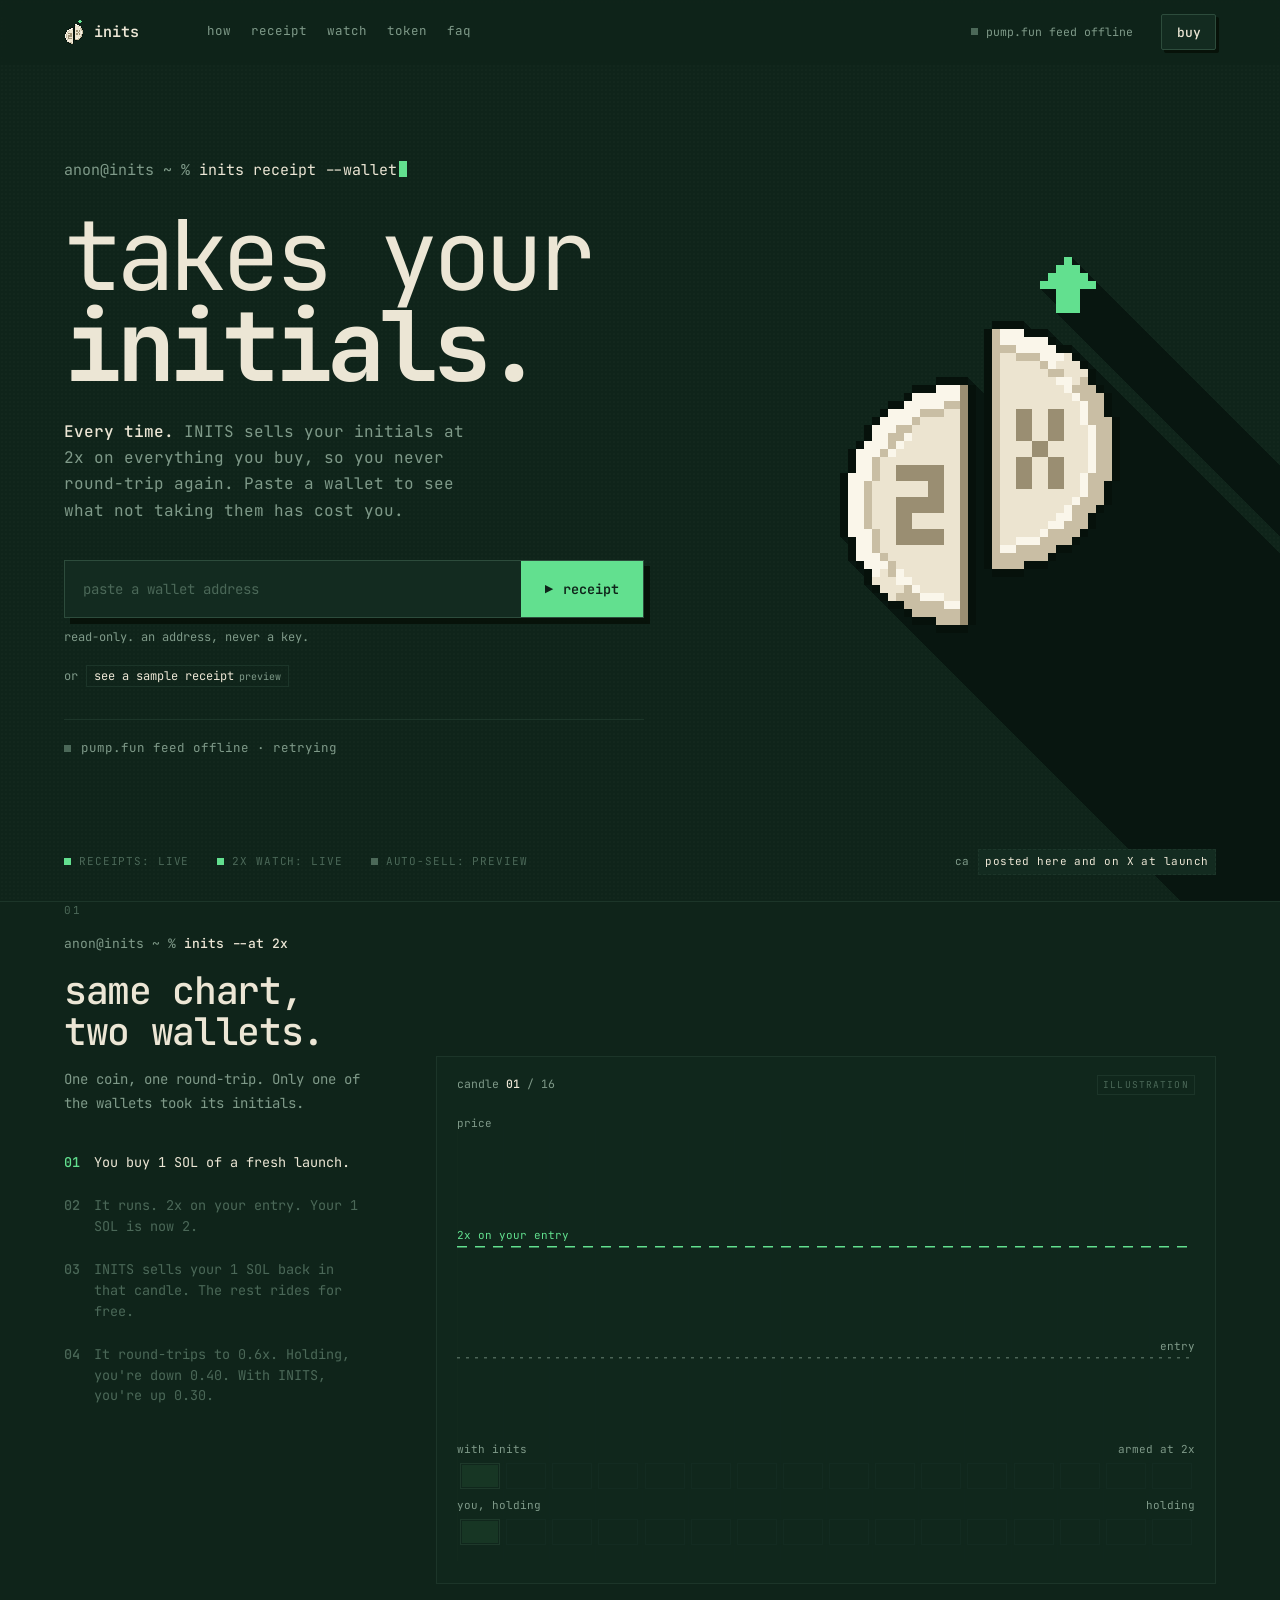
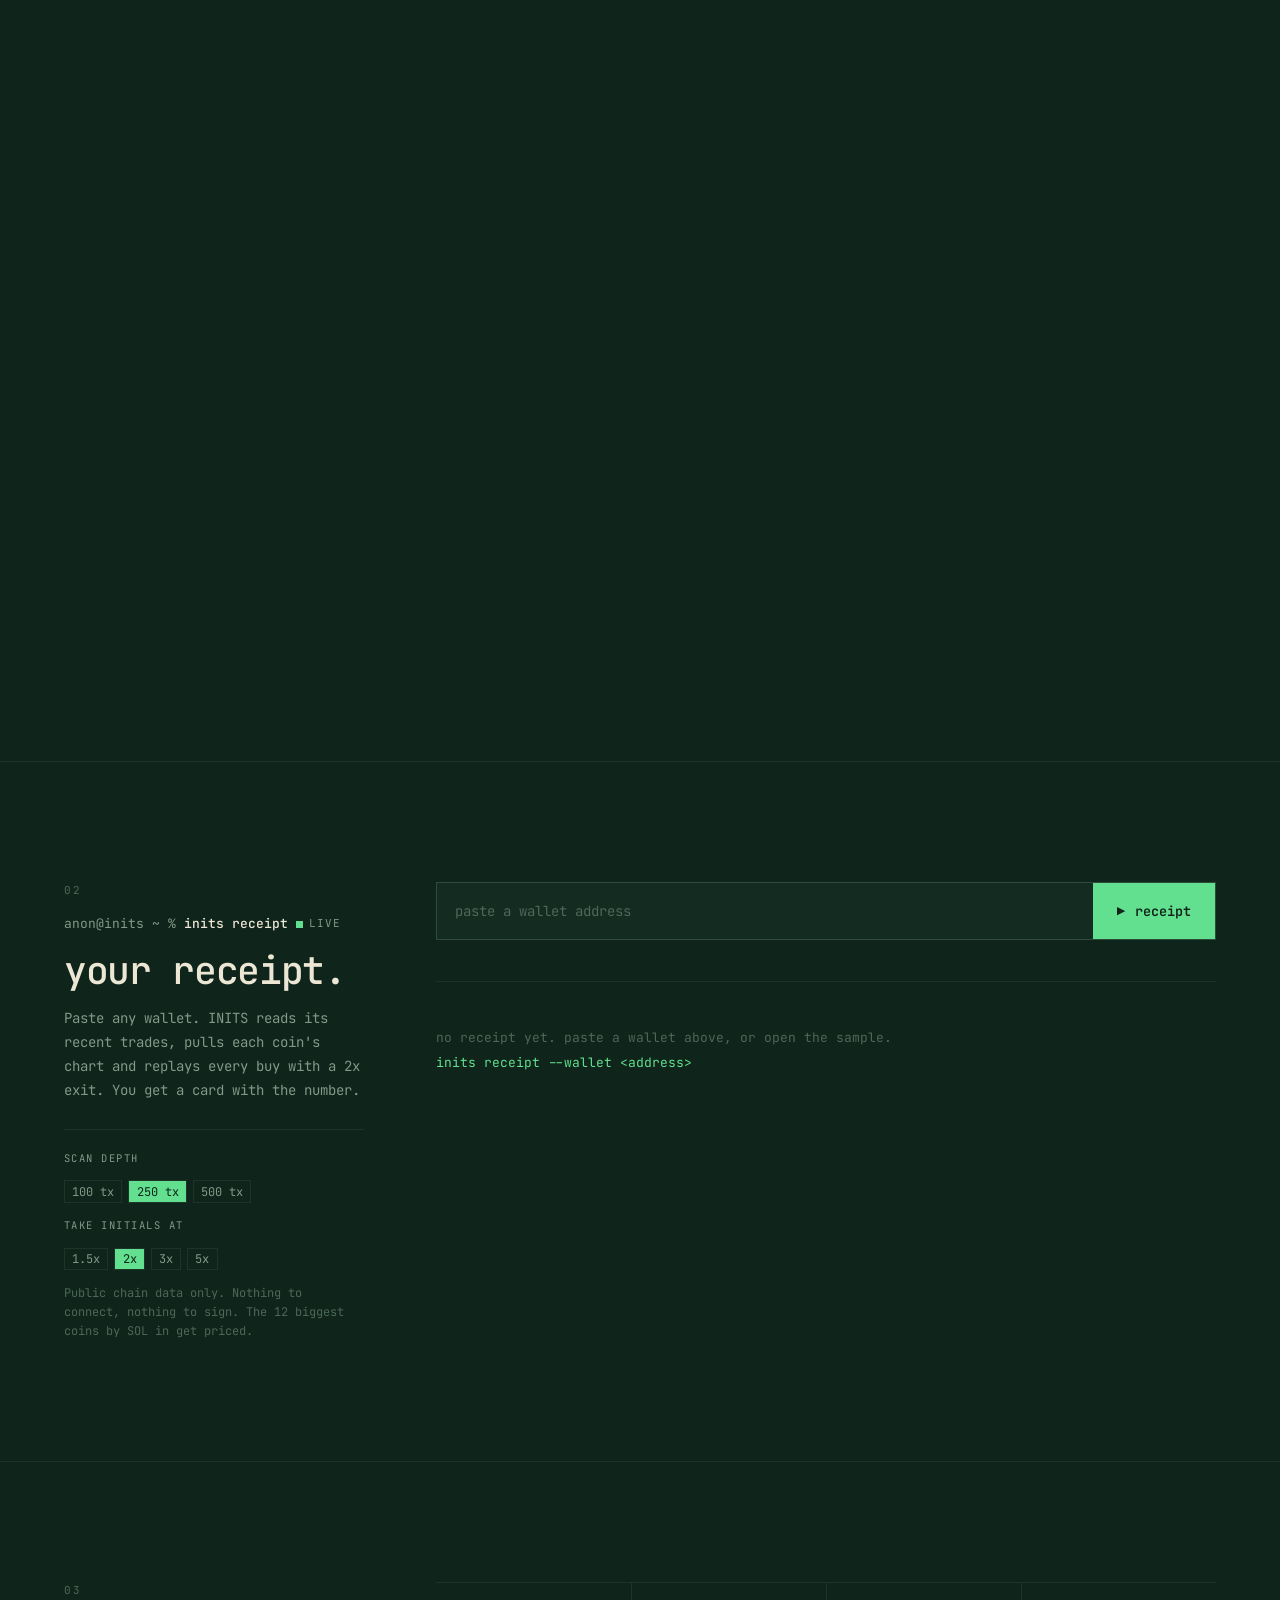
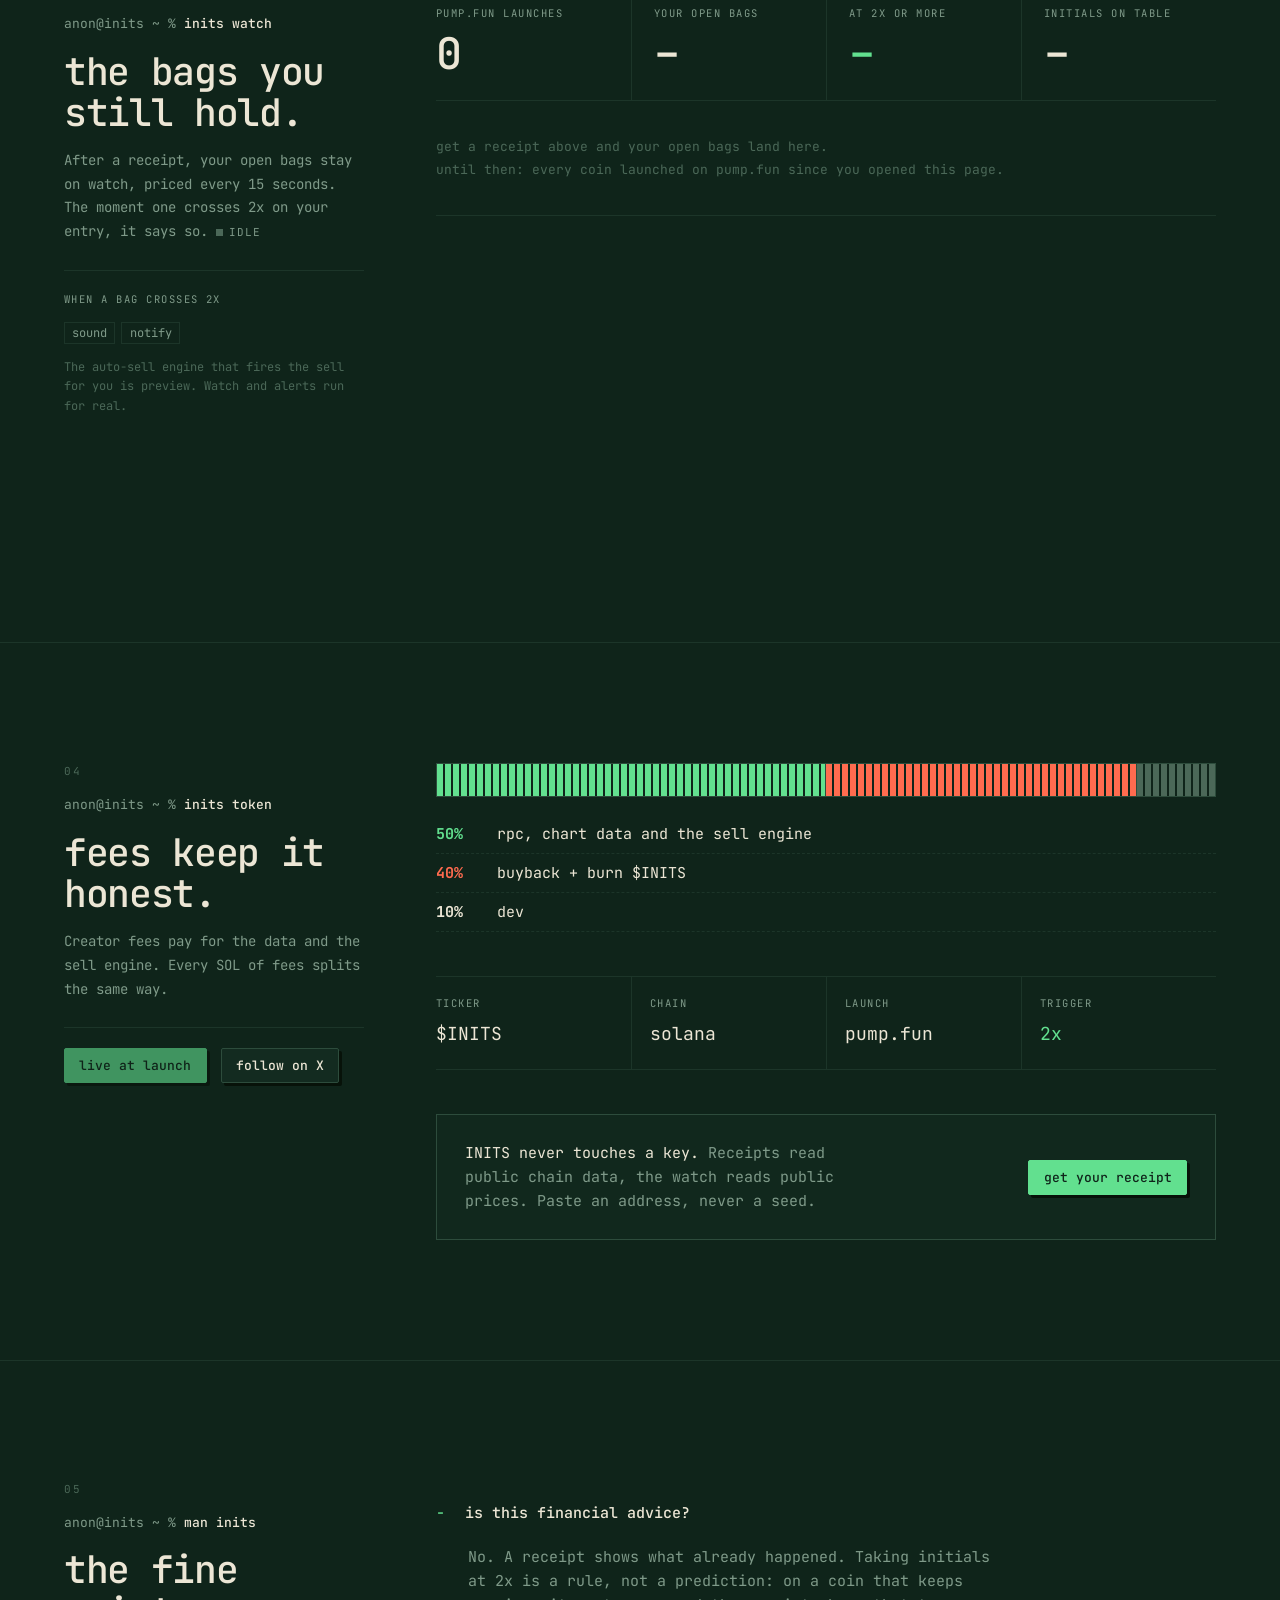
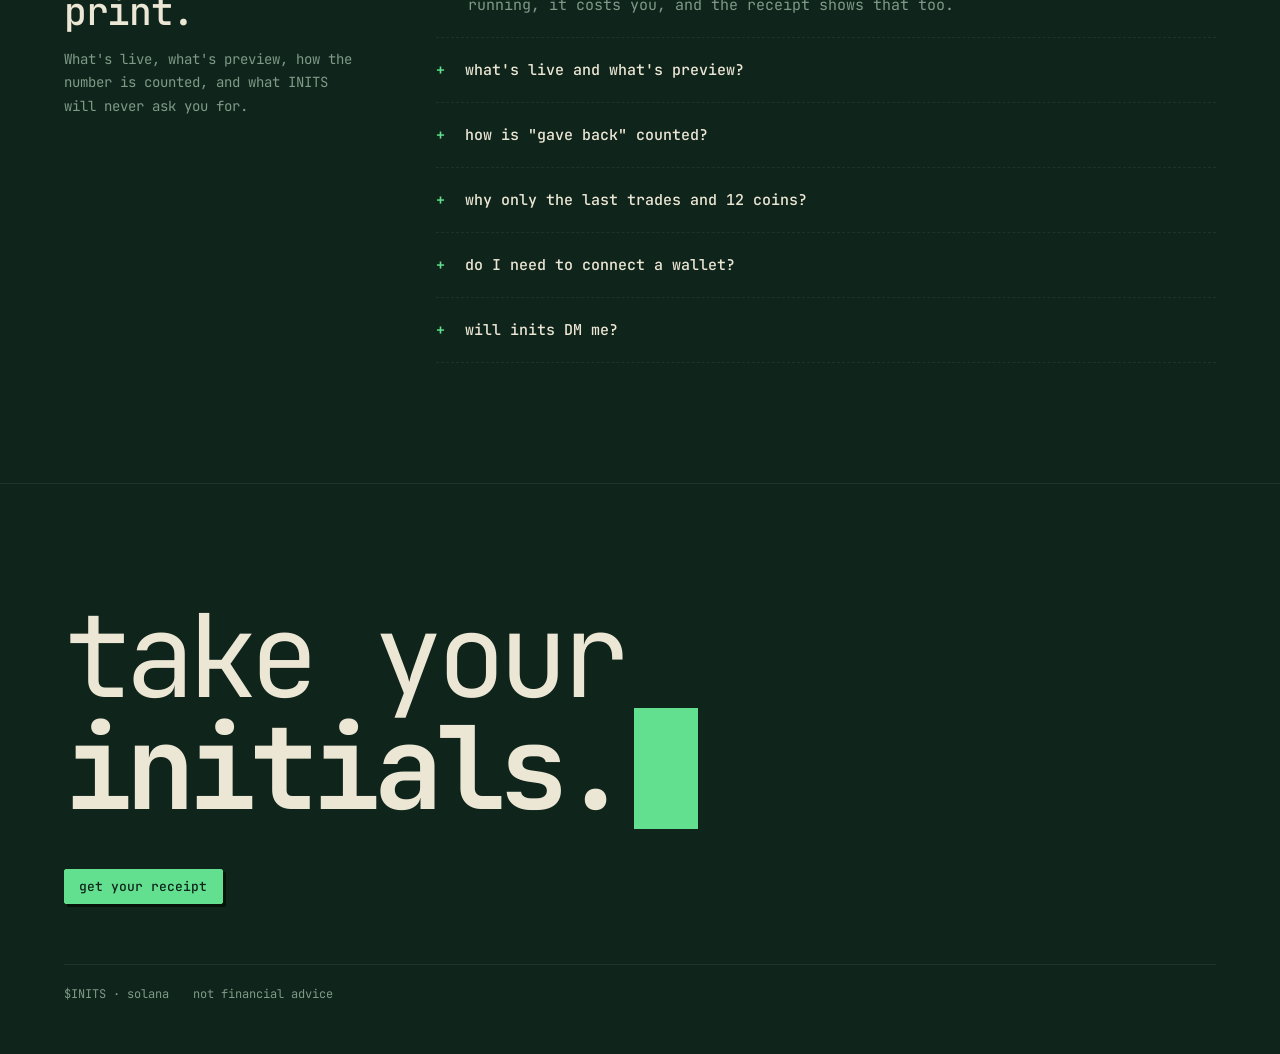
==== src/index.src.html @ c7cf7120 "INITS site: receipts, 2x watch, ledger theme Co-Authored-By: Claude Opus 5.5 <noreply@anthropic.com>" ====
<!doctype html>
<html lang="en" data-theme="ledger">
<head>
<meta charset="utf-8"><meta name="viewport" content="width=device-width,initial-scale=1,viewport-fit=cover">
<title>INITS — takes your initials. every time.</title>
<meta name="description" content="Sells your initials at 2x on everything you buy, so you never round-trip again. Paste a wallet to see how much SOL you gave back.">
<meta name="theme-color" content="#0f241a">
<meta property="og:title" content="INITS — takes your initials. every time."><meta property="og:description" content="Paste a wallet. See how much SOL you gave back by not taking your initials at 2x.">
<meta property="og:type" content="website"><meta property="og:image" content="/og.png">
<meta name="twitter:card" content="summary_large_image"><meta name="twitter:image" content="/og.png">
<link rel="icon" href="/fav.png"><link rel="apple-touch-icon" href="/fav.png">
<link rel="preconnect" href="https://fonts.googleapis.com"><link rel="preconnect" href="https://fonts.gstatic.com" crossorigin>
<link href="https://fonts.googleapis.com/css2?family=JetBrains+Mono:wght@400;500;600;700&display=swap" rel="stylesheet">
<link rel="stylesheet" href="site.css">
<style>
/* ===== session layout: the page is one terminal session. sticky command rail left, output right. ===== */
:root{--w:1200px}
body::before{opacity:.22}
.top{background:color-mix(in srgb,var(--bg) 82%,transparent)} .top .wrap{height:64px}
.top .live{display:flex;align-items:center;gap:8px;font-size:11.5px;color:var(--muted);margin-left:auto}
.nav{margin:0 0 0 40px}
.dot{width:7px;height:7px;background:var(--faint);display:inline-block;flex:none}
.dot.on{background:var(--accent);box-shadow:var(--glow);animation:blink 1.6s steps(1) infinite} .dot.red{background:var(--red)}
.k{font-size:10.5px;letter-spacing:.14em;text-transform:uppercase;color:var(--muted)}
.hint{font-size:12px;color:var(--muted);min-height:1.6em;margin-top:10px} .hint.err{color:var(--red)}
/* hero: the product starts here */
.hero2{position:relative;min-height:calc(100svh - 64px);display:flex;align-items:center;overflow:hidden;padding:40px 0 90px}
.hero2 canvas.bg{position:absolute;inset:0;width:100%;height:100%;z-index:0;pointer-events:none}
.hero2 .wrap{display:grid;grid-template-columns:minmax(0,1.15fr) minmax(0,.85fr);gap:40px;align-items:center;width:100%}
.hero2 h1{font-size:clamp(50px,7.6vw,108px);font-weight:400;letter-spacing:-.055em;line-height:.94;margin:28px 0 26px}
.hero2 h1 b{font-weight:700}
.hero2 .lede{color:var(--muted);font-size:16px;max-width:42ch;line-height:1.65}
.hero2 .lede b{color:var(--ink);font-weight:500}
.inbar{display:flex;border:1.5px solid var(--line);background:var(--paper);height:58px;max-width:580px;box-shadow:6px 6px 0 var(--shadow);transition:border-color .15s}
.inbar:focus-within{border-color:var(--accent)}
.inbar input{flex:1;background:none;border:0;padding:0 18px;font:14px var(--mono);color:var(--ink);outline:none;min-width:0}
.inbar input::placeholder{color:var(--faint)}
.inbar button{border:0;background:var(--accent);color:var(--bg);font:600 13.5px var(--mono);padding:0 24px;cursor:pointer;display:flex;align-items:center;gap:10px;box-shadow:var(--glow)}
.inbar button[disabled]{opacity:.6;cursor:progress}
.hero2 .inbar{margin-top:36px}
.try{display:flex;align-items:center;flex-wrap:wrap;gap:6px 8px;margin-top:16px;font-size:12px;color:var(--muted);min-height:26px}
.try .chip{border:1px solid var(--hair);color:var(--ink)} .try .chip small{color:var(--muted);margin-left:.45em}
.liveline{display:flex;align-items:center;gap:10px;font-size:12.5px;color:var(--muted);margin-top:30px;padding-top:18px;border-top:1px solid var(--hair);max-width:580px}
.liveline b{color:var(--ink);font-weight:500}
.statusrow{position:absolute;left:0;right:0;bottom:26px;z-index:1}
.statusrow .wrap{display:flex !important;gap:28px;font-size:11px;letter-spacing:.08em;text-transform:uppercase;color:var(--faint)}
.statusrow span{display:inline-flex;align-items:center;gap:8px}
.statusrow .ca{margin:0 0 0 auto;font-size:11px;letter-spacing:.04em;text-transform:none}
/* sessions */
.sess{position:relative;z-index:1;border-top:1px solid var(--hair)}
.sess>.wrap{display:grid;grid-template-columns:300px minmax(0,1fr);gap:72px;padding-top:120px;padding-bottom:120px}
.rail{position:sticky;top:110px;align-self:start}
.rail .n{font-size:11px;letter-spacing:.16em;color:var(--faint);margin-bottom:14px}
.rail .cmd{font-size:13px;color:var(--muted);white-space:nowrap} .rail .cmd b{color:var(--ink);font-weight:500}
.rail h2{font-size:clamp(28px,3vw,38px);font-weight:500;letter-spacing:-.035em;line-height:1.08;margin:16px 0}
.rail p{color:var(--muted);font-size:14px;line-height:1.7}
.rail .ctl{margin-top:26px;padding-top:20px;border-top:1px solid var(--hair);display:flex;flex-direction:column;gap:14px}
.rail .note{font-size:12px;color:var(--faint);line-height:1.6}
.toggles{display:flex;flex-wrap:wrap;gap:6px} .toggles .chip{border:1px solid var(--hair)}
.out{min-width:0}
/* story: pinned, scroll-driven canvas. beats in the rail light up in order */
.story{height:340vh}
.story>.wrap{position:sticky;top:64px;height:calc(100svh - 64px);padding-top:0;padding-bottom:0;align-items:center}
.story .rail{position:static}
.beats{margin-top:26px;display:flex;flex-direction:column;gap:2px}
.beats li{list-style:none;display:grid;grid-template-columns:2.2em 1fr;padding:10px 0;color:var(--faint);font-size:13.5px;line-height:1.55;transition:color .25s}
.beats li b{font-weight:500} .beats li.done{color:var(--muted)} .beats li.on{color:var(--ink)} .beats li.on b{color:var(--accent);text-shadow:var(--glow)}
.storybox{border:1px solid var(--hair);background:color-mix(in srgb,var(--paper) 55%,transparent);padding:18px 20px 16px}
.storybox .hd{display:flex;justify-content:space-between;font-size:11.5px;color:var(--muted);margin-bottom:14px} .storybox .hd b{color:var(--ink);font-weight:500}
#storyCv{display:block;width:100%;image-rendering:pixelated}
/* receipt tool */
.scanlog{margin-top:6px;font-size:12.5px;line-height:1.95;color:var(--muted)}
.scanlog div::before{display:inline-block;width:1.6em}
.scanlog .ok::before{content:"✓";color:var(--accent)} .scanlog .run::before{content:"›";color:var(--ink)} .scanlog .err{color:var(--red)} .scanlog .err::before{content:"✗"}
.scanlog .run::after{content:"";display:inline-block;width:.5em;height:1em;background:var(--accent);vertical-align:-.15em;margin-left:.4em;animation:blink 1.1s steps(1) infinite}
.receipt{margin-top:34px}
.cardframe{border:1px solid var(--line);background:var(--paper);position:relative}
#card{display:block;width:100%;height:auto}
.acts{display:flex;gap:10px;flex-wrap:wrap;align-items:center;margin-top:18px}
.acts .say{font-size:12px;color:var(--muted);margin-left:6px}
.sumline{display:flex;flex-wrap:wrap;gap:6px 22px;margin-top:22px;font-size:12.5px;color:var(--muted)} .sumline b{color:var(--ink);font-weight:500}
/* lists, tables, numbers: hairlines, no cards */
.listhd{display:flex;justify-content:space-between;gap:16px;margin-top:44px;font-size:11.5px;color:var(--muted)}
.list{margin-top:12px;border-top:1px solid var(--hair)}
.list .empty{padding:44px 0;color:var(--faint);font-size:13px;line-height:1.9}
.lrow{display:grid;grid-template-columns:20px minmax(90px,1fr) minmax(130px,1.25fr) minmax(120px,auto);gap:16px;align-items:center;padding:15px 0 15px 14px;border-bottom:1px solid var(--hair);font-size:13px;position:relative}
.lrow.sel::before{content:"";position:absolute;left:0;top:14px;bottom:14px;width:2px;background:var(--red)}
.lrow .sym{font-weight:600;font-size:15px} .lrow .sym a{text-decoration:none} .lrow .sym a:hover{color:var(--accent)} .lrow .sub{color:var(--muted);font-size:11.5px}
.lrow .d{text-align:right;font-weight:500} .lrow .d small{display:block;font-weight:400;font-size:11px;color:var(--muted)}
.bigstats{display:grid;grid-template-columns:repeat(4,1fr);border-top:1px solid var(--hair);border-bottom:1px solid var(--hair)}
.bigstats>div{padding:22px 22px 24px 0} .bigstats>div+div{padding-left:22px;border-left:1px solid var(--hair)}
.bigstats .v{font-size:clamp(30px,3.4vw,46px);font-weight:500;letter-spacing:-.04em;margin-top:10px;line-height:1}
.feature{display:grid;grid-template-columns:auto 1fr auto;gap:8px 28px;align-items:end;padding:34px 0;border-bottom:1px solid var(--hair)}
.feature .big{font-size:clamp(40px,5vw,68px);font-weight:600;letter-spacing:-.045em;line-height:.95}
.feature .what{font-size:15px;line-height:1.6} .feature .what span{color:var(--muted)}
.feature a{font-size:12px;color:var(--muted);text-decoration:none}
.feature.wait{display:block;color:var(--faint);font-size:13px;line-height:1.8}
.out .log{height:300px;margin-top:6px} .out .log div{border-bottom:1px solid color-mix(in srgb,var(--hair) 60%,transparent)}
.facts{display:grid;grid-template-columns:repeat(4,1fr);border-top:1px solid var(--hair);border-bottom:1px solid var(--hair);margin-top:44px}
.facts>div{padding:18px 18px 20px 0} .facts>div+div{padding-left:18px;border-left:1px solid var(--hair)} .facts .v{font-size:18px;margin-top:8px}
.callout{display:flex;align-items:center;gap:24px;justify-content:space-between;margin-top:44px;padding:26px 28px;border:1px solid var(--line);background:color-mix(in srgb,var(--paper) 70%,transparent)}
.callout p{font-size:15px;line-height:1.6;max-width:46ch} .callout p span{color:var(--muted)}
.out .split{margin-top:0} .out .man summary{padding:20px 0}
footer.f2{position:relative;z-index:1;border-top:1px solid var(--hair);padding:120px 0 50px;overflow:hidden}
footer.f2 .big{font-size:clamp(46px,9vw,140px);letter-spacing:-.06em;line-height:.9;font-weight:400} footer.f2 .big b{font-weight:700}
footer.f2 .fine{display:flex;gap:24px;flex-wrap:wrap;margin-top:60px;font-size:12px;color:var(--muted);border-top:1px solid var(--hair);padding-top:20px}
@media (max-width:980px){
  .sess>.wrap{grid-template-columns:1fr;gap:34px;padding-top:84px;padding-bottom:84px} .rail{position:static}
  .story{height:auto} .story>.wrap{position:static;height:auto;padding-top:84px;padding-bottom:84px}
  .bigstats,.facts{grid-template-columns:1fr 1fr} .bigstats>div:nth-child(3),.facts>div:nth-child(3){padding-left:0;border-left:0}
  .bigstats>div:nth-child(n+3),.facts>div:nth-child(n+3){border-top:1px solid var(--hair)}
}
@media (max-width:860px){
  .hero2{min-height:0;padding:28px 0 130px} .hero2 .wrap{grid-template-columns:1fr;gap:0} .hero2 .vis{height:210px !important;order:-1} .hero2 h1{margin:20px 0}
  .top .live{display:none} .top .btn{margin-left:auto}
  .statusrow .wrap{flex-wrap:wrap;gap:8px 18px} .statusrow .ca{margin:0;width:100%}
  .lrow{grid-template-columns:14px 1fr auto;padding-left:10px} .lrow .det{display:none} .feature{grid-template-columns:1fr} .callout{flex-direction:column;align-items:flex-start}
  .inbar button span{display:none} .hero2 .prompt{font-size:12.5px} .listhd span+span{display:none}
}
</style>
</head>
<body>

<header class="top" id="top"><div class="wrap">
  <a class="brand" href="#hero"><canvas id="logo"></canvas>inits</a>
  <nav class="nav"><a href="#story">how</a><a href="#tool">receipt</a><a href="#live">watch</a><a href="#token">token</a><a href="#faq">faq</a></nav>
  <span class="live"><i class="dot" id="topDot"></i><span id="topLive">connecting to pump.fun</span></span>
  <a class="btn" id="buyTop" href="#token">buy</a>
</div></header>

<section class="hero2" id="hero">
  <canvas class="bg" id="heroBg"></canvas>
  <div class="wrap">
    <div>
      <div class="prompt"><span>anon@inits ~ %</span> <span class="cmd" id="typed"></span><span class="cur"></span></div>
      <h1>takes your<br><b>initials.</b></h1>
      <p class="lede"><b>Every time.</b> INITS sells your initials at 2x on everything you buy, so you never round-trip again. Paste a wallet to see what not taking them has cost you.</p>
      <div class="inbar"><input id="hIn" placeholder="paste a wallet address" autocomplete="off" spellcheck="false" aria-label="wallet address"><button id="hGo">▶ <span>receipt</span></button></div>
      <div class="hint" id="heroHint">read-only. an address, never a key.</div>
      <div class="try"><span>or</span><button class="chip" id="trySample">see a sample receipt<small>preview</small></button></div>
      <div class="liveline"><i class="dot" id="lineDot"></i><span id="liveline">connecting to the pump.fun feed…</span></div>
    </div>
    <div class="vis" id="heroVis" style="height:520px"></div>
  </div>
  <div class="statusrow"><div class="wrap"><span><i class="dot on"></i>receipts: live</span><span><i class="dot on"></i>2x watch: live</span><span><i class="dot"></i>auto-sell: preview</span><span class="ca">ca <code id="ca">posted here and on X at launch</code> <button class="chip" id="copy" hidden>copy</button></span></div></div>
</section>

<section class="sess story" id="story"><div class="wrap">
  <div class="rail">
    <div class="n">01</div>
    <div class="cmd">anon@inits ~ % <b>inits --at 2x</b></div>
    <h2>same chart, two wallets.</h2>
    <p>One coin, one round-trip. Only one of the wallets took its initials.</p>
    <ol class="beats" id="beats">
      <li><b>01</b>You buy 1 SOL of a fresh launch.</li>
      <li><b>02</b>It runs. 2x on your entry. Your 1 SOL is now 2.</li>
      <li><b>03</b>INITS sells your 1 SOL back in that candle. The rest rides for free.</li>
      <li><b>04</b>It round-trips to 0.6x. Holding, you're down 0.40. With INITS, you're up 0.30.</li>
    </ol>
  </div>
  <div class="out"><div class="storybox"><div class="hd"><span>candle <b id="slotN">01</b> / 16</span><span class="tag">illustration</span></div><canvas id="storyCv"></canvas></div></div>
</div></section>

<section class="sess" id="tool"><div class="wrap">
  <div class="rail">
    <div class="n">02</div>
    <div class="cmd">anon@inits ~ % <b>inits receipt</b> <span class="lamp live" id="toolLamp">live</span></div>
    <h2>your receipt.</h2>
    <p>Paste any wallet. INITS reads its recent trades, pulls each coin's chart and replays every buy with a 2x exit. You get a card with the number.</p>
    <div class="ctl">
      <div class="k">scan depth</div><div class="toggles" id="depthT"><button class="chip" data-v="100">100 tx</button><button class="chip on" data-v="250">250 tx</button><button class="chip" data-v="500">500 tx</button></div>
      <div class="k">take initials at</div><div class="toggles" id="thrT"><button class="chip" data-v="1.5">1.5x</button><button class="chip on" data-v="2">2x</button><button class="chip" data-v="3">3x</button><button class="chip" data-v="5">5x</button></div>
      <div class="note">Public chain data only. Nothing to connect, nothing to sign. The 12 biggest coins by SOL in get priced.</div>
    </div>
  </div>
  <div class="out">
    <div class="inbar" style="max-width:none;box-shadow:none"><input id="tIn" placeholder="paste a wallet address" autocomplete="off" spellcheck="false" aria-label="wallet address"><button id="tGo">▶ <span>receipt</span></button></div>
    <div class="hint" id="toolHint"></div>
    <div class="scanlog" id="scanlog"></div>
    <div class="receipt" id="receipt" hidden>
      <div class="cardframe"><canvas id="card" width="2400" height="1350"></canvas></div>
      <div class="acts">
        <button class="btn pri" id="dl">download png</button><button class="btn" id="cp">copy image</button><a class="btn" id="post" target="_blank" rel="noopener">post on X</a>
        <span class="say" id="say"></span>
      </div>
      <div class="sumline" id="sumline"></div>
    </div>
    <div class="listhd" id="listhd" hidden><span id="listT">coins · biggest first</span><span>with inits vs what you did</span></div>
    <div class="list" id="list"><div class="empty">no receipt yet. paste a wallet above, or open the sample.<br><span class="acc">inits receipt --wallet &lt;address&gt;</span></div></div>
  </div>
</div></section>

<section class="sess" id="live"><div class="wrap">
  <div class="rail">
    <div class="n">03</div>
    <div class="cmd">anon@inits ~ % <b>inits watch</b></div>
    <h2>the bags you still hold.</h2>
    <p>After a receipt, your open bags stay on watch, priced every 15 seconds. The moment one crosses 2x on your entry, it says so. <span class="lamp" id="lamp">idle</span></p>
    <div class="ctl"><div class="k">when a bag crosses 2x</div><div class="toggles"><button class="chip" id="sndT">sound</button><button class="chip" id="ntfT">notify</button></div>
      <div class="note">The auto-sell engine that fires the sell for you is preview. Watch and alerts run for real.</div></div>
  </div>
  <div class="out">
    <div class="bigstats">
      <div><div class="k">pump.fun launches</div><div class="v" id="sA">0</div></div>
      <div><div class="k">your open bags</div><div class="v" id="sB">–</div></div>
      <div><div class="k">at 2x or more</div><div class="v acc" id="sC">–</div></div>
      <div><div class="k">initials on table</div><div class="v" id="sD">–</div></div>
    </div>
    <div class="feature wait" id="feature">get a receipt above and your open bags land here.<br>until then: every coin launched on pump.fun since you opened this page.</div>
    <div class="log" id="log"></div>
  </div>
</div></section>

<section class="sess" id="token"><div class="wrap">
  <div class="rail">
    <div class="n">04</div>
    <div class="cmd">anon@inits ~ % <b>inits token</b></div>
    <h2>fees keep it honest.</h2>
    <p>Creator fees pay for the data and the sell engine. Every SOL of fees splits the same way.</p>
    <div class="ctl"><div class="ctas" style="margin-top:0"><a class="btn pri" id="buy" href="#">buy on pump.fun</a><a class="btn" id="xlink" href="#">follow on X</a></div></div>
  </div>
  <div class="out">
    <div class="split"><div style="flex:50;--c:var(--accent)"></div><div style="flex:40;--c:var(--red)"></div><div style="flex:10;--c:var(--faint)"></div></div>
    <div class="rows"><div><b class="acc">50%</b>rpc, chart data and the sell engine</div><div><b class="red">40%</b>buyback + burn $INITS</div><div><b>10%</b>dev</div></div>
    <div class="facts">
      <div><div class="k">ticker</div><div class="v">$INITS</div></div><div><div class="k">chain</div><div class="v">solana</div></div>
      <div><div class="k">launch</div><div class="v">pump.fun</div></div><div><div class="k">trigger</div><div class="v acc">2x</div></div>
    </div>
    <div class="callout"><p>INITS never touches a key. <span>Receipts read public chain data, the watch reads public prices. Paste an address, never a seed.</span></p><button class="btn pri" id="toTool">get your receipt</button></div>
  </div>
</div></section>

<section class="sess" id="faq"><div class="wrap">
  <div class="rail">
    <div class="n">05</div>
    <div class="cmd">anon@inits ~ % <b>man inits</b></div>
    <h2>the fine print.</h2>
    <p>What's live, what's preview, how the number is counted, and what INITS will never ask you for.</p>
  </div>
  <div class="out"><div class="man">
    <details open><summary>is this financial advice?</summary><p>No. A receipt shows what already happened. Taking initials at 2x is a rule, not a prediction: on a coin that keeps running, it costs you, and the receipt shows that too.</p></details>
    <details><summary>what's live and what's preview?</summary><p>Receipts and the 2x watch are live and read real chain and chart data. The auto-sell engine that places the sell for you is preview.</p></details>
    <details><summary>how is "gave back" counted?</summary><p>Every buy is replayed on its coin's chart. The first candle after the buy whose high reaches 2x that buy's price sells enough to return the SOL you put in. Your own sells are mirrored on what's left. "Gave back" adds up every coin where that beats what you actually got, plus what you still hold at today's price. Coins where you did better yourself are counted separately, so the net is on the card.</p></details>
    <details><summary>why only the last trades and 12 coins?</summary><p>It runs on free public data with rate limits, so it reads up to 500 recent transactions and prices the 12 coins you put the most SOL into. Fees, priority tips and slippage are in your entry, so the number leans conservative.</p></details>
    <details><summary>do I need to connect a wallet?</summary><p>No. Paste any address. Never paste a seed phrase or private key anywhere, here or elsewhere.</p></details>
    <details><summary>will inits DM me?</summary><p>Never. Anyone who does is not us.</p></details>
  </div></div>
</div></section>

<footer class="f2"><div class="wrap">
  <div class="big">take your<br><b>initials.</b><span class="cur"></span></div>
  <div class="ctas" style="margin-top:40px"><a class="btn pri" href="#tool">get your receipt</a></div>
  <div class="fine"><span>$INITS · solana</span><span>not financial advice</span><span id="cafoot"></span></div>
</div></footer>

<script src="termkit.js"></script>
<script src="engine.js"></script>
<script>
const CONFIG = {
  ca: "", x: "https://x.com/", site: "", ticker: "$INITS", object: "split", theme: document.documentElement.dataset.theme,
  rpc: ["https://solana-rpc.publicnode.com", "https://api.mainnet-beta.solana.com"], maxCoins: 12,
};
const T = TK.THEMES[CONFIG.theme], reduce = matchMedia("(prefers-reduced-motion: reduce)").matches;
const $ = s => document.querySelector(s), $$ = s => [...document.querySelectorAll(s)];
const esc = s => String(s ?? "").replace(/[&<>"]/g, m => ({ "&": "&amp;", "<": "&lt;", ">": "&gt;", '"': "&quot;" }[m]));
const hhmmss = () => new Date().toTimeString().slice(0, 8);
const short = a => a ? a.slice(0, 4) + "…" + a.slice(-4) : "";
const solf = n => { const a = Math.abs(n); return a.toFixed(a > 0 && a < .01 ? 3 : 2); };
const signed = n => (n > 0.0005 ? "+" : n < -0.0005 ? "−" : "") + solf(n);
const mult = n => (n >= 10 ? n.toFixed(0) : n.toFixed(1)) + "x";
const sleep = ms => new Promise(r => setTimeout(r, ms));
const host = () => (CONFIG.site || "").replace(/^https?:\/\//, "").replace(/\/$/, "");

if (CONFIG.ca) { $("#ca").textContent = CONFIG.ca; $("#copy").hidden = false; $("#cafoot").textContent = "ca " + CONFIG.ca;
  $("#copy").onclick = () => navigator.clipboard.writeText(CONFIG.ca).then(() => $("#copy").textContent = "copied").catch(() => {});
  ["#buy", "#buyTop"].forEach(s => $(s).href = "https://pump.fun/coin/" + CONFIG.ca); }
else { $("#buy").removeAttribute("href"); $("#buy").textContent = "live at launch"; $("#buy").style.opacity = .6; }
$("#xlink").href = CONFIG.x;

{ const g = TK.OBJECTS[CONFIG.object]({ ticker: CONFIG.ticker }), c = $("#logo"), k = 2;
  c.width = g.w * k; c.height = g.h * k; TK.draw(c.getContext("2d"), g, { theme: T, cell: k, x: 0, y: 0, shadow: false });
  c.style.width = Math.round(26 * g.w / g.h) + "px"; }

// hero: the object, big, its long shadow running off the page
function drawHero() {
  const hero = $("#hero"), c = $("#heroBg"), d = devicePixelRatio || 1, r = hero.getBoundingClientRect(), a = $("#heroVis").getBoundingClientRect();
  c.width = r.width * d; c.height = r.height * d; const x = c.getContext("2d"); x.scale(d, d); x.imageSmoothingEnabled = false;
  const g = TK.OBJECTS[CONFIG.object]({ ticker: CONFIG.ticker });
  const cell = Math.max(4, Math.floor(Math.min(a.width * .78 / g.w, a.height * .78 / g.h)));
  TK.draw(x, g, { theme: T, cell, x: a.left - r.left + (a.width - g.w * cell) * .5, y: a.top - r.top + (a.height - g.h * cell) * .4, shadowLen: 2200 });
}
drawHero(); addEventListener("resize", drawHero); document.fonts.ready.then(drawHero);
{ const cmd = "inits receipt --wallet", el = $("#typed"); if (reduce) el.textContent = cmd;
  else { let i = 0; const t = setInterval(() => { el.textContent = cmd.slice(0, ++i); if (i >= cmd.length) clearInterval(t); }, 70); } }

// ---------- story: the same chart, two wallets ----------
const STORY = { N: 16, price: [1, .96, 1.08, 1.02, 1.22, 1.38, 1.62, 1.86, 2.08, 2.31, 2.12, 1.66, 1.18, .84, .7, .6], at: 8,
  lanes: [{ name: "with inits", mark: "sell", from: .5, color: "accent", before: "armed at 2x", after: "1.00 SOL back · rest rides" },
          { name: "you, holding", mark: "hold", from: .56, color: "red", before: "holding", after: "held · back to 0.6x" }],
  link: "same candle", after: { from: .8, text: "+0.30 SOL", sub: "with inits · holding: −0.40", color: "accent" }, p: 0 };
function drawStory() {
  const c = $("#storyCv"), d = devicePixelRatio || 1, W = Math.round(c.parentElement.clientWidth - 40), H = Math.round(W < 600 ? W * .95 : Math.min(W * .62, innerHeight * .56));
  if (c.width !== W * d || c.height !== H * d) { c.width = W * d; c.height = H * d; c.style.height = H + "px"; }
  const x = c.getContext("2d"); x.setTransform(d, 0, 0, d, 0, 0); x.clearRect(0, 0, W, H);
  const S = STORY, p = S.p, N = S.N, cw = W / N, upto = Math.min(N, p * N * 1.25 + .6), F = (s, w = 400) => `${w} ${s}px "JetBrains Mono", monospace`;
  const top = 26, lane = Math.min(cw * .62, 26), L = S.lanes.length, ph = H - top - L * (lane + 30) - 32, px = Math.max(2, Math.round(cw / 14));
  const ys = S.lanes.map((_, i) => top + ph + 40 + i * (lane + 30)), col = k => T[k] || k;
  const max = 3.0, min = .4, py = v => top + ph - (v - min) / (max - min) * ph;
  for (let i = 0; i <= N; i++) { x.fillStyle = T.line; x.globalAlpha = i <= upto ? .07 : .035; x.fillRect(Math.round(i * cw), top - 10, 1, H - top + 4); } x.globalAlpha = 1;
  // guide lines: entry and 2x
  for (let X = 0; X < W; X += 9) { x.fillStyle = T.muted; x.globalAlpha = .55; x.fillRect(X, Math.round(py(1)), 3, 1.5); } x.globalAlpha = 1;
  for (let X = 0; X < W; X += 18) { x.fillStyle = T.accent; x.fillRect(X, Math.round(py(2)), 10, 1.5); }
  x.font = F(11); x.fillStyle = T.muted; x.textAlign = "right"; x.fillText("entry", W, py(1) - 7); x.textAlign = "left"; x.fillStyle = T.accent; x.fillText("2x on your entry", 0, py(2) - 7);
  // price
  for (let i = 0; i < Math.floor(upto); i++) { const v = S.price[i], pv = i ? S.price[i - 1] : v, X0 = Math.round(i * cw), X1 = Math.round((i + 1) * cw);
    x.fillStyle = i < S.at ? T.muted : v < 1 ? T.red : T.ink;
    for (let X = X0; X < X1; X += px * 1.5) x.fillRect(X, Math.round(py(v)), px, px);
    for (let Y = Math.min(py(v), py(pv)); Y <= Math.max(py(v), py(pv)); Y += px * 1.5) x.fillRect(X0, Math.round(Y), px, px); }
  x.font = F(11); x.fillStyle = T.muted; x.fillText("price", 0, top - 8);
  // lanes
  S.lanes.forEach((ln, r) => { const Y = ys[r], on = p > ln.from;
    x.font = F(11); x.fillStyle = T.muted; x.textAlign = "left"; x.fillText(ln.name, 0, Y - 10);
    x.textAlign = "right"; x.fillStyle = on ? col(ln.color) : T.muted; x.fillText(on ? ln.after : ln.before, W, Y - 10); x.textAlign = "left";
    for (let i = 0; i < N; i++) { const X = i * cw + 3, w = cw - 6, seen = i < upto;
      x.strokeStyle = T.line; x.globalAlpha = seen ? .5 : .15; x.strokeRect(Math.round(X) + .5, Math.round(Y) + .5, Math.round(w) - 1, lane - 1); x.globalAlpha = 1;
      if (seen && i < S.at) { x.fillStyle = T.accent; x.globalAlpha = .08; x.fillRect(Math.round(X) + 2, Math.round(Y) + 2, Math.round(w) - 4, lane - 4); x.globalAlpha = 1; } }
    if (on) { const X = S.at * cw + 3, w = cw - 6; x.fillStyle = col(ln.color); x.fillRect(Math.round(X), Y, Math.round(w), lane);
      if (w >= 26) { x.fillStyle = T.bg; x.font = F(10, 600); x.textAlign = "center"; x.fillText(ln.mark, X + w / 2, Y + lane / 2 + 3.5); x.textAlign = "left"; } } });
  const last = S.lanes[L - 1]; if (p > last.from) { const cx = Math.round(S.at * cw + cw / 2); x.fillStyle = T.accent;
    for (let Y = py(2) + 8; Y < ys[L - 1] - 2; Y += 6) x.fillRect(cx, Y, 1, 3); x.font = F(11, 500); x.fillText(S.link, cx + 8, py(1) + 26); }
  if (p > S.after.from) { const fs = Math.round(Math.max(20, Math.min(34, cw * 1.1))); x.textAlign = "right"; x.font = F(fs, 600); x.fillStyle = col(S.after.color);
    const ly = top + fs + 6; x.fillText(S.after.text, W - 2, ly); x.font = F(11); x.fillStyle = T.muted; if (W >= 420) x.fillText(S.after.sub, W - 2, ly + 18); x.textAlign = "left"; }
  $("#slotN").textContent = String(Math.min(N, Math.max(1, Math.ceil(upto)))).padStart(2, "0");
}
function storyScroll() { const s = $("#story"), r = s.getBoundingClientRect(), span = r.height - innerHeight;
  STORY.p = innerWidth <= 980 ? 1 : span > 0 ? Math.min(1, Math.max(0, -r.top / span)) : 1; drawStory();
  const n = Math.min(3, Math.floor(STORY.p * 4)); $$("#beats li").forEach((li, i) => { li.classList.toggle("on", i === n); li.classList.toggle("done", i < n); }); }
addEventListener("scroll", () => requestAnimationFrame(storyScroll), { passive: true }); addEventListener("resize", () => { $("#storyCv").width = 0; storyScroll(); });
document.fonts.ready.then(() => { $("#storyCv").width = 0; storyScroll(); }); storyScroll();

// ---------- the receipt ----------
let SCAN = null, SUM = null, THR = 2, DEPTH = 250, BUSY = false;
function chips(sel, on) { $$(sel + " .chip").forEach(b => b.onclick = () => { $$(sel + " .chip").forEach(x => x.classList.toggle("on", x === b)); on(+b.dataset.v); }); }
chips("#depthT", v => DEPTH = v);
chips("#thrT", v => { THR = v; if (SCAN) render(); $$("[data-thr]").forEach(e => e.textContent = v + "x"); });

const LOG = {};
function say(key, msg, done, err) {
  let el = LOG[key]; if (!el) { el = LOG[key] = document.createElement("div"); $("#scanlog").append(el); }
  el.textContent = msg; el.className = err ? "err" : done ? "ok" : "run";
}
function friendly(e) {
  const m = String(e && e.message || e);
  if (/fetch|network|load failed|cors/i.test(m)) return "couldn't reach the public solana rpc. try again in a minute.";
  if (/rate|429|busy/i.test(m)) return "the public rpc is busy right now. try again in a minute, or a smaller scan depth.";
  if (/invalid param|WrongSize|Invalid/i.test(m)) return "that address didn't work. check it and try again.";
  return m.slice(0, 120);
}

async function runScan(addr, hintSel) {
  addr = (addr || "").trim(); const h = $(hintSel);
  if (!INITS.isAddr(addr)) { h.textContent = "that doesn't look like a solana address."; h.classList.add("err"); return; }
  if (BUSY) return; BUSY = true; h.classList.remove("err"); h.textContent = "";
  $("#tIn").value = addr; if (hintSel === "#heroHint") { h.textContent = "reading the chain…"; $("#tool").scrollIntoView({ behavior: reduce ? "auto" : "smooth" }); }
  $$("#hGo,#tGo").forEach(b => b.disabled = true);
  $("#scanlog").innerHTML = ""; for (const k in LOG) delete LOG[k];
  say("start", `inits receipt --wallet ${short(addr)} --depth ${DEPTH}`, true);
  try {
    const S = await INITS.scan(addr, { rpc: CONFIG.rpc, depth: DEPTH, maxCoins: CONFIG.maxCoins, concurrency: 4 }, say);
    SCAN = S;
    if (!S.priced.length) { say("done", S.txN ? `no buys found in the last ${S.txN} transactions. try a deeper scan.` : "no transactions found for this address.", true, !S.txN);
      $("#receipt").hidden = true; $("#listhd").hidden = true; $("#list").innerHTML = `<div class="empty">nothing to replay yet.</div>`; return; }
    say("done", "receipt ready", true);
    render(); startWatch(S);
    try { history.replaceState(null, "", "?w=" + addr + "#tool"); } catch (e) {}
  } catch (e) { say("err", friendly(e), false, true); }
  finally { BUSY = false; $$("#hGo,#tGo").forEach(b => b.disabled = false); if (hintSel === "#heroHint") $("#heroHint").textContent = "read-only. an address, never a key."; }
}
$("#hGo").onclick = () => runScan($("#hIn").value, "#heroHint");
$("#tGo").onclick = () => runScan($("#tIn").value, "#toolHint");
[["#hIn", "#hGo"], ["#tIn", "#tGo"]].forEach(([i, b]) => $(i).addEventListener("keydown", e => { if (e.key === "Enter") $(b).click(); }));
$("#trySample").onclick = () => { SCAN = INITS.sample(); $("#scanlog").innerHTML = ""; for (const k in LOG) delete LOG[k];
  say("s", "sample wallet · synthetic charts · preview", true); render(); $("#tool").scrollIntoView({ behavior: reduce ? "auto" : "smooth" }); };
$("#toTool").onclick = () => { $("#tool").scrollIntoView({ behavior: reduce ? "auto" : "smooth" }); setTimeout(() => $("#tIn").focus(), 500); };

function render() {
  SUM = INITS.summarize(SCAN, THR);
  $("#receipt").hidden = false; $("#listhd").hidden = false;
  drawCard($("#card"), SUM);
  const R = SUM;
  $("#sumline").innerHTML = `<span>gave back <b class="red">${solf(R.given)} SOL</b></span><span>beat inits yourself <b>${solf(-R.cost)} SOL</b></span><span>net with inits <b class="${R.net >= 0 ? "acc" : "red"}">${signed(R.net)} SOL</b></span><span>${R.okN} of ${R.coinN} coins priced · last ${R.txN} tx</span>`;
  $("#post").hidden = R.sample; $("#say").textContent = R.sample ? "sample receipt · paste a wallet for yours" : "";
  const text = `I gave back ${solf(R.given)} SOL by not taking my initials at ${R.thr}x.\n\nreceipt by $INITS` + (host() ? `\n${host()}/?w=${R.wallet}` : "");
  $("#post").href = "https://x.com/intent/post?text=" + encodeURIComponent(text);
  $("#listT").textContent = `${R.rows.length} coins · biggest first`;
  $("#list").innerHTML = R.rows.map(r => {
    const link = R.sample ? `$${esc(r.sym)}` : `<a href="https://dexscreener.com/solana/${r.mint}" target="_blank" rel="noopener">$${esc(r.sym)} ↗</a>`;
    if (!r.ok) return `<div class="lrow"><i class="dot"></i><div><div class="sym">${link}</div><div class="sub">in ${solf(r.solIn)} SOL</div></div><div class="sub det">no chart found</div><div class="d mut">—</div></div>`;
    const pos = r.pos, now = pos.open ? `holding at ${mult(r.endMult)}` : `exited at ${mult(r.endMult)}`;
    const d = r.diff > .0005 ? `<span class="red">−${solf(r.diff)}</span><small>gave back</small>` : r.diff < -.0005 ? `<span class="acc">+${solf(-r.diff)}</span><small>you beat inits</small>` : `<span class="mut">0.00</span><small>${r.triggered ? "same either way" : `never hit ${R.thr}x`}</small>`;
    const dot = r.diff > .0005 ? "dot red" : r.diff < -.0005 ? "dot on" : "dot";
    return `<div class="lrow${r === R.worst ? " sel" : ""}"><i class="${dot}"></i><div><div class="sym">${link}</div><div class="sub">in ${solf(r.solIn)} SOL</div></div><div class="sub det">peak ${mult(r.peak)} · ${now}</div><div class="d">${d}</div></div>`;
  }).join("");
}

async function drawCard(c, R) {
  await Promise.all(["400 20px 'JetBrains Mono'", "500 20px 'JetBrains Mono'", "700 20px 'JetBrains Mono'"].map(f => document.fonts.load(f).catch(() => {})));
  const W = 1200, H = 675, d = 2; c.width = W * d; c.height = H * d;
  const x = c.getContext("2d"); x.setTransform(d, 0, 0, d, 0, 0); x.imageSmoothingEnabled = false;
  const F = (s, w = 400) => `${w} ${s}px "JetBrains Mono", monospace`;
  x.fillStyle = T.bg; x.fillRect(0, 0, W, H);
  x.fillStyle = T.ink; x.globalAlpha = .045; for (let yy = 2; yy < H; yy += 5) for (let xx = 2; xx < W; xx += 5) x.fillRect(xx, yy, 1, 1); x.globalAlpha = 1;
  const g = TK.OBJECTS[CONFIG.object]({ ticker: CONFIG.ticker }), cell = 8;
  TK.draw(x, g, { theme: T, cell, x: 1010 - g.w * cell / 2, y: (H - g.h * cell) / 2 - 40, shadowLen: 900 });  // object right: its shadow runs off the corner, away from the text
  const L = 64, Rr = 800;
  x.font = F(18); x.fillStyle = T.muted; const pr = "anon@inits ~ % "; x.fillText(pr, L, 76);
  x.fillStyle = T.ink; x.fillText(`inits receipt ${short(R.wallet)}`, L + x.measureText(pr).width, 76);
  x.font = F(28); x.fillStyle = T.muted; x.fillText("gave back", L, 150);
  const big = `${solf(R.given)} SOL`; let fs = 124; x.font = F(fs, 700); while (x.measureText(big).width > Rr - L && fs > 60) x.font = F(fs -= 4, 700);
  x.fillStyle = R.given > .0005 ? T.red : T.accent; x.fillText(big, L - 5, 150 + fs * .96);
  const y0 = 150 + fs * .96 + 48;
  x.font = F(25); x.fillStyle = T.ink; x.fillText(R.given > .0005 ? `by not taking initials at ${R.thr}x.` : `clean. nothing given back at ${R.thr}x.`, L, y0);
  x.fillStyle = T.line; x.globalAlpha = .3; x.fillRect(L, y0 + 30, Rr - L, 2); x.globalAlpha = 1;
  const w = R.worst;
  const rows = [[`coins that hit ${R.thr}x on entry`, `${R.hitN} of ${R.okN}`, T.ink], ["round-tripped after that", String(R.rtN), R.rtN ? T.red : T.ink],
    ["worst ride", w ? `$${w.sym} ${mult(w.peak)} → ${mult(w.endMult)}` : "none", T.ink], ["with inits, net", `${signed(R.net)} SOL`, R.net >= 0 ? T.accent : T.red]];
  rows.forEach(([k, v, cl], i) => { const y = y0 + 78 + i * 44; x.font = F(22); x.fillStyle = T.muted; x.textAlign = "left"; x.fillText(k, L, y);
    x.font = F(22, 500); x.fillStyle = cl; x.textAlign = "right"; x.fillText(v, Rr, y); x.textAlign = "left"; });
  x.font = F(16); x.fillStyle = T.muted; x.fillText(`last ${R.txN} tx · ${R.okN} coins priced · ${new Date().toISOString().slice(0, 10)}`, L, H - 34);
  x.textAlign = "right"; x.fillStyle = T.ink; x.font = F(17, 600); x.fillText(host() || CONFIG.ticker, W - 64, H - 34); x.textAlign = "left";
  if (R.sample) { x.font = F(14, 600); const t = "SAMPLE · PREVIEW", tw = x.measureText(t).width + 22; x.strokeStyle = T.red; x.lineWidth = 2; x.strokeRect(W - 64 - tw, 52, tw, 30);
    x.fillStyle = T.red; x.textAlign = "center"; x.fillText(t, W - 64 - tw / 2, 72); x.textAlign = "left"; }
}
const cardBlob = () => new Promise(r => $("#card").toBlob(r, "image/png"));
$("#dl").onclick = async () => { const b = await cardBlob(), u = URL.createObjectURL(b), a = document.createElement("a");
  a.href = u; a.download = `inits-receipt-${SUM?.sample ? "sample" : short(SUM?.wallet || "").replace("…", "-")}.png`; a.click(); setTimeout(() => URL.revokeObjectURL(u), 2000); };
$("#cp").onclick = async () => { try { await navigator.clipboard.write([new ClipboardItem({ "image/png": cardBlob() })]); $("#say").textContent = "copied. paste it into your post."; }
  catch (e) { $("#say").textContent = "this browser can't copy images. use download."; } };

// ---------- watch: open bags, priced every 15 s ----------
const WATCH = { bags: [], timer: 0, sound: false, notify: false };
let AC;
function beep() { if (!WATCH.sound) return; try { AC ||= new AudioContext(); const o = AC.createOscillator(), g = AC.createGain(); o.type = "square"; o.frequency.value = 880;
  g.gain.setValueAtTime(.05, AC.currentTime); g.gain.exponentialRampToValueAtTime(.0001, AC.currentTime + .3); o.connect(g).connect(AC.destination); o.start(); o.stop(AC.currentTime + .32); } catch (e) {} }
$("#sndT").onclick = e => { WATCH.sound = !WATCH.sound; e.target.classList.toggle("on", WATCH.sound); if (WATCH.sound) beep(); };
$("#ntfT").onclick = async e => { if (!("Notification" in window)) { e.target.textContent = "not supported"; return; }
  const p = await Notification.requestPermission(); WATCH.notify = p === "granted"; e.target.classList.toggle("on", WATCH.notify); };
function logLine(kind, cls, text, href) {
  const d = document.createElement("div");
  d.innerHTML = `<span class="t">${hhmmss()}</span><span class="${cls}">${kind}</span><span>${text}</span>${href ? `<a href="${href}" target="_blank" rel="noopener">chart ↗</a>` : "<a></a>"}`;
  const log = $("#log"); log.prepend(d); while (log.children.length > 12) log.lastChild.remove();
}
function startWatch(S) {
  clearInterval(WATCH.timer);
  WATCH.bags = S.priced.filter(r => r.pos.open).map(r => ({ mint: r.mint, sym: r.sym, entry: r.pos.entry, held: r.pos.held, m: null, hit: false }));
  $("#sB").textContent = WATCH.bags.length; $("#log").innerHTML = "";
  if (!WATCH.bags.length) { setFeature(`no open bags in this receipt. nothing to watch.`); $("#sC").textContent = "0"; $("#sD").textContent = "0.00"; return; }
  logLine("watch", "mut", `${WATCH.bags.length} open bag${WATCH.bags.length > 1 ? "s" : ""} from ${short(S.wallet)}`);
  poll(); WATCH.timer = setInterval(poll, 15000);
}
function setFeature(html, wait = true) { const f = $("#feature"); f.classList.toggle("wait", wait); f.innerHTML = html; }
async function poll() {
  let px; try { px = await INITS.dexPrices(WATCH.bags.map(b => b.mint)); } catch (e) { $("#lamp").className = "lamp"; $("#lamp").textContent = "prices offline"; return; }
  $("#lamp").className = "lamp live"; $("#lamp").textContent = "watching";
  let at = 0, table = 0;
  for (const b of WATCH.bags) { const p = px[b.mint]; if (!p) continue; const first = b.m == null; b.m = p.price / b.entry; b.url = p.url;
    if (b.m >= THR) { at++; table += b.held * b.entry; }
    if (first) logLine("bag", "mut", `$${esc(b.sym)} ${mult(b.m)} · fires at ${THR}x`, b.url);
    if (b.m >= THR && !b.hit) { b.hit = true; if (!first) { logLine(`${THR}x+`, "acc", `$${esc(b.sym)} ${mult(b.m)} · take your initials`, b.url); beep();
      if (WATCH.notify) try { new Notification(`$${b.sym} hit ${THR}x`, { body: `take your initials: ${solf(b.held * b.entry)} SOL`, icon: "/fav.png" }); } catch (e) {} } }
    else if (b.hit && b.m < 1) { b.hit = false; logLine("round", "red", `$${esc(b.sym)} ${mult(b.m)} · back under entry`, b.url); } }
  $("#sC").textContent = at; $("#sD").innerHTML = `${solf(table)}<small class="mut" style="font-size:.4em;letter-spacing:0"> SOL</small>`;
  const best = WATCH.bags.filter(b => b.m != null).sort((a, b) => b.m - a.m)[0];
  if (!best) return setFeature("no live price for these bags right now.");
  const ready = best.m >= THR;
  setFeature(`<div><div class="k" style="margin-bottom:12px">${ready ? "ready" : "closest"} · priced ${hhmmss()}</div><div class="big ${ready ? "acc" : ""}">${mult(best.m)}</div></div>
    <div class="what">$${esc(best.sym)} <span>on your entry</span><br><span class="${ready ? "acc" : ""}">${ready ? `${solf(best.held * best.entry)} SOL of initials sitting there` : `inits fires at ${THR}x`}</span></div>${best.url ? `<a href="${best.url}" target="_blank" rel="noopener">chart ↗</a>` : "<span></span>"}`, false);
}

// ---------- pump.fun launches, live (free stream, one connection) ----------
let LAUNCH = 0;
function setFeed(on) { $("#topDot").className = on ? "dot on" : "dot"; $("#lineDot").className = on ? "dot on" : "dot";
  if (!on) { $("#topLive").textContent = "pump.fun feed offline"; $("#liveline").textContent = "pump.fun feed offline · retrying"; }
  if (!WATCH.bags.length) { $("#lamp").className = on ? "lamp live" : "lamp"; $("#lamp").textContent = on ? "live" : "idle"; } }
function feed() {
  let ws; try { ws = new WebSocket("wss://pumpportal.fun/api/data"); } catch (e) { return setFeed(false); }
  ws.onopen = () => { ws.send(JSON.stringify({ method: "subscribeNewToken" })); setFeed(true); $("#liveline").innerHTML = "listening for new pump.fun launches…"; };
  ws.onmessage = m => { let d; try { d = JSON.parse(m.data); } catch (e) { return; } if (d.txType !== "create") return;
    LAUNCH++; $("#sA").textContent = LAUNCH; $("#topLive").textContent = `${LAUNCH} launch${LAUNCH === 1 ? "" : "es"} since you got here`;
    $("#liveline").innerHTML = `<b>${LAUNCH}</b> coin${LAUNCH === 1 ? "" : "s"} launched on pump.fun since you opened this page. every one starts at 1x.`;
    if (!WATCH.bags.length) logLine("new", "mut", `$${esc(String(d.symbol || "?").slice(0, 12))} · ${(+d.marketCapSol || 0).toFixed(1)} SOL mc`, d.mint ? "https://pump.fun/coin/" + d.mint : ""); };
  ws.onclose = () => { setFeed(false); setTimeout(feed, 5000); }; ws.onerror = () => { try { ws.close(); } catch (e) {} };
}
feed();

// shared receipt links: ?w=<wallet> opens that wallet's receipt
{ const w = new URLSearchParams(location.search).get("w"); if (w && INITS.isAddr(w)) { $("#tIn").value = w; setTimeout(() => runScan(w, "#toolHint"), 400); } }

// top bar + active nav
const secs = $$("section.sess");
addEventListener("scroll", () => { $("#top").classList.toggle("solid", scrollY > 10);
  const cur = secs.filter(s => s.getBoundingClientRect().top < innerHeight * .4).pop();
  $$(".nav a").forEach(a => a.classList.toggle("on", !!cur && a.getAttribute("href") === "#" + cur.id)); }, { passive: true });
</script>
</body></html>
---- src/site.css ----
/* ===== termkit site system ===== */
:root{
  --bg:#f0e7d8; --paper:#f8f3ea; --ink:#2b2a26; --muted:#8b8474; --faint:#b3a993; --line:#3a372f; --hair:#d9d0be;
  --shadow:#d6ccb8; --accent:#2f9e4f; --red:#c9452e; --glow:none;
  --mono:"JetBrains Mono",ui-monospace,SFMono-Regular,Menlo,monospace; --pixel:"Silkscreen",var(--mono);
  --w:1060px; --r:2px;
}
[data-theme=phosphor]{ --bg:#050806; --paper:#0b120d; --ink:#d6ffe2; --muted:#5d8a6b; --faint:#3a5a44; --line:#24543a; --hair:#14261b;
  --shadow:#020302; --accent:#4cf28d; --red:#ff3b30; --glow:0 0 .4em color-mix(in srgb,var(--accent) 70%,transparent); }
[data-theme=graphite]{ --bg:#131210; --paper:#1a1916; --ink:#efe7d8; --muted:#6f6a60; --faint:#4a463f; --line:#3a362f; --hair:#26241f;
  --shadow:#0a0908; --accent:#efe7d8; --red:#e0533d; }
*{box-sizing:border-box;margin:0;padding:0}
html{scroll-behavior:smooth;-webkit-text-size-adjust:100%}
body{background:var(--bg);color:var(--ink);font:400 15px/1.6 var(--mono);-webkit-font-smoothing:antialiased;overflow-x:hidden}
body::before{content:"";position:fixed;inset:0;pointer-events:none;z-index:0;opacity:.4;
  background-image:radial-gradient(color-mix(in srgb,var(--ink) 9%,transparent) .7px,transparent 1px);background-size:4px 4px}
[hidden]{display:none!important}
a{color:inherit} ::selection{background:var(--accent);color:var(--bg)}
.wrap{position:relative;z-index:1;max-width:var(--w);margin:0 auto;padding:0 24px}
.mut{color:var(--muted)} .acc{color:var(--accent);text-shadow:var(--glow)} .red{color:var(--red)}
#bgtape{position:fixed;left:0;right:0;bottom:6vh;width:100%;height:140px;pointer-events:none;z-index:0;opacity:.55}

/* top bar */
.top{position:sticky;top:env(safe-area-inset-top,0px);z-index:20;background:color-mix(in srgb,var(--bg) 88%,transparent);backdrop-filter:blur(6px);border-bottom:1px solid transparent;transition:border-color .2s}
.top.solid{border-bottom-color:var(--hair)}
.top .wrap{display:flex;align-items:center;gap:28px;height:62px}
.brand{display:flex;align-items:center;gap:10px;font-weight:600;text-decoration:none;font-size:15px}
.brand canvas{width:26px;height:26px;image-rendering:pixelated}
.nav{display:flex;gap:20px;margin:0 auto;font-size:12.5px}
.nav a{color:var(--muted);text-decoration:none;padding:6px 0;border-bottom:2px solid transparent}
.nav a:hover{color:var(--ink)} .nav a.on{color:var(--ink);border-bottom-color:var(--accent)}

/* buttons, chips, tags */
.btn{display:inline-flex;align-items:center;gap:.5em;font:500 13px var(--mono);color:var(--ink);background:var(--paper);border:1.5px solid var(--line);border-radius:var(--r);
  padding:.62em 1.1em;box-shadow:3px 3px 0 var(--shadow);cursor:pointer;text-decoration:none;transition:transform .12s,box-shadow .12s}
.btn:hover{transform:translate(-1px,-1px);box-shadow:4px 4px 0 var(--shadow)} .btn:active{transform:translate(2px,2px);box-shadow:1px 1px 0 var(--shadow)}
.btn.pri{background:var(--ink);color:var(--bg);border-color:var(--ink)}
[data-theme=phosphor] .btn.pri{background:var(--accent);border-color:var(--accent);box-shadow:3px 3px 0 var(--shadow),var(--glow)}
.chip{display:inline-block;font-size:12px;padding:.18em .6em;color:var(--muted);border:1px solid transparent;cursor:pointer;background:none;font-family:var(--mono)}
.chip.on{background:var(--accent);color:var(--bg)} .chip:not(.on):hover{border-color:var(--hair);color:var(--ink)}
.tag{display:inline-block;font-size:9.5px;letter-spacing:.12em;text-transform:uppercase;color:var(--faint);border:1px solid var(--hair);padding:.15em .55em}
.lamp{display:inline-flex;align-items:center;gap:.5em;font-size:11px;letter-spacing:.1em;text-transform:uppercase;color:var(--muted)}
.lamp::before{content:"";width:7px;height:7px;background:var(--faint)} .lamp.live::before{background:var(--accent);box-shadow:var(--glow);animation:blink 1.6s steps(1) infinite}
.cur{display:inline-block;width:.55em;height:1.05em;background:var(--accent);vertical-align:-.17em;margin-left:.1em;box-shadow:var(--glow);animation:blink 1.1s steps(1) infinite}
@keyframes blink{50%{opacity:0}}

/* hero */
.hero{position:relative;overflow:hidden;padding:92px 0 70px}
.hero .wrap{display:grid;grid-template-columns:1.05fr .95fr;gap:40px;align-items:center}
.prompt{font-size:15px;color:var(--muted);min-height:1.6em}
.prompt .cmd{color:var(--ink)}
.hero h1{font-size:clamp(38px,5.4vw,62px);line-height:1.04;font-weight:400;letter-spacing:-.035em;margin:22px 0 20px}
.hero h1 b{font-weight:700}
.hero .lede{color:var(--muted);max-width:44ch;font-size:15.5px}
.ctas{display:flex;gap:14px;flex-wrap:wrap;margin-top:30px}
.ca{display:flex;align-items:center;gap:12px;margin-top:22px;font-size:12px;color:var(--muted)}
.ca code{color:var(--ink);background:var(--paper);border:1px dashed var(--hair);padding:.3em .6em;font-family:var(--mono);max-width:100%;overflow:hidden;text-overflow:ellipsis;white-space:nowrap}
.hero-vis{position:relative;height:440px}
.hero-vis canvas.obj{position:absolute;inset:0;width:100%;height:100%}
.hero-vis .term{position:absolute;right:0;bottom:12px;width:min(330px,80%)}

/* ticker strip */
.strip{position:relative;z-index:1;border-top:1px solid var(--hair);border-bottom:1px solid var(--hair);overflow:hidden;font-size:12.5px;white-space:nowrap;background:color-mix(in srgb,var(--paper) 50%,transparent)}
.strip .run{display:inline-flex;gap:40px;padding:11px 0;animation:run 60s linear infinite}
@keyframes run{to{transform:translateX(-50%)}}

/* sections */
section.s{position:relative;z-index:1;padding:110px 0 30px}
.eyebrow{display:flex;align-items:center;gap:10px;font-size:11.5px;letter-spacing:.14em;text-transform:uppercase;color:var(--muted)}
.eyebrow b{color:var(--accent);font-weight:500} .eyebrow i{flex:0 0 60px;height:1px;background:var(--hair)}
h2{font-size:clamp(30px,4vw,46px);font-weight:500;letter-spacing:-.03em;line-height:1.1;margin:18px 0 14px}
h2 .pr{color:var(--faint);font-weight:400;margin-right:.35em}
.lede{color:var(--muted);max-width:52ch}
.rule{height:1px;background:var(--hair);margin:90px 0 0}

/* card + terminal */
.card{background:var(--paper);border:1.5px solid var(--line);border-radius:var(--r);box-shadow:6px 6px 0 var(--shadow);padding:18px;transition:transform .15s,box-shadow .15s}
a.card,.card.lift{text-decoration:none;color:inherit;display:block}
a.card:hover,.card.lift:hover{transform:translate(-2px,-3px);box-shadow:8px 9px 0 var(--shadow)}
.term{background:var(--paper);border:1.5px solid var(--line);border-radius:var(--r);box-shadow:6px 6px 0 var(--shadow);font-size:13px}
.term .bar{display:flex;align-items:center;gap:6px;padding:8px 12px;border-bottom:1.5px solid var(--line);font-size:11px;color:var(--muted)}
.term .bar i{width:9px;height:9px;border:1.5px solid var(--line);border-radius:50%}
.term .bar span{margin-left:auto}
.term .body{padding:14px 16px;line-height:1.9;min-height:3em}
.term .ln{opacity:.18;transition:opacity .25s} .term .ln.on{opacity:1}
.term .ln .ok{color:var(--accent);text-shadow:var(--glow)}
.grid{display:grid;gap:22px}
.g2{grid-template-columns:1fr 1fr} .g3{grid-template-columns:repeat(3,1fr)} .g4{grid-template-columns:repeat(4,1fr)}

/* pinned step sequence */
.pin{height:300vh} .pin .stick{position:sticky;top:90px}
.steps{display:grid;grid-template-columns:1fr 1.15fr;gap:40px;margin-top:40px;align-items:start}
.steplist li{list-style:none;display:flex;gap:14px;padding:14px 0;border-bottom:1px dashed var(--hair);color:var(--faint);transition:color .2s}
.steplist li b{color:inherit;font-weight:500;width:2em} .steplist li.on{color:var(--ink)} .steplist li.on b{color:var(--accent)}
.meter{font-size:12px;color:var(--muted);margin-top:14px}

/* fee split */
.split{display:flex;height:34px;border:1.5px solid var(--line);margin:30px 0 18px}
.split div{border-right:1.5px solid var(--line);background:repeating-linear-gradient(90deg,var(--c) 0 6px,transparent 6px 8px)}
.split div:last-child{border-right:0}
.rows div{display:flex;gap:16px;padding:7px 0;border-bottom:1px dashed var(--hair)} .rows b{width:3em}

/* stat */
.stat .k{font-size:11px;letter-spacing:.12em;text-transform:uppercase;color:var(--muted)}
.stat .v{font-size:30px;font-weight:500;letter-spacing:-.02em;margin-top:6px}

/* cells (supply / holders grid) */
.cells{display:grid;grid-template-columns:repeat(10,1fr);gap:4px}
.cells i{aspect-ratio:1;border:1px dashed var(--hair)} .cells i.f{background:var(--faint);border-color:var(--faint)} .cells i.you{background:var(--accent);border-color:var(--accent)}

/* log */
.log{height:320px;overflow:hidden;font-size:12.5px;line-height:2;-webkit-mask:linear-gradient(#000 70%,transparent)}
.log div{display:grid;grid-template-columns:76px 74px 1fr auto;gap:12px;animation:in .35s ease}
.log .t{color:var(--faint)} .log a{color:var(--muted);text-decoration:none} .log a:hover{color:var(--accent)}
@keyframes in{from{opacity:0;transform:translateY(-6px)}}

/* man-page faq */
.man details{border-bottom:1px dashed var(--hair)}
.man summary{list-style:none;cursor:pointer;padding:18px 0;display:flex;gap:14px;font-weight:500}
.man summary::-webkit-details-marker{display:none}
.man summary::before{content:"+";color:var(--accent);width:1em} .man details[open] summary::before{content:"−"}
.man details p{color:var(--muted);padding:0 0 20px 2.1em;max-width:62ch}

/* footer */
footer{position:relative;z-index:1;padding:120px 0 60px}
footer .big{font-size:clamp(34px,6vw,76px);letter-spacing:-.04em;line-height:1}
footer .fine{display:flex;gap:24px;flex-wrap:wrap;margin-top:50px;font-size:12px;color:var(--muted);border-top:1px solid var(--hair);padding-top:20px}

.reveal{opacity:0;transform:translateY(14px);transition:opacity .6s,transform .6s} .reveal.in{opacity:1;transform:none}
@media (max-width:860px){
  .nav{display:none} .top .btn{margin-left:auto} .hero{padding-top:56px} .hero .wrap,.steps,.g2,.g3{grid-template-columns:1fr} .g4{grid-template-columns:1fr 1fr}
  .hero-vis{height:330px} .pin{height:auto} .pin .stick{position:static} .steplist li{color:var(--ink)} .term .ln{opacity:1}
  .log div{grid-template-columns:60px 64px 1fr} .log div a{display:none}
}
@media (prefers-reduced-motion:reduce){*{animation:none!important;transition:none!important} .reveal{opacity:1;transform:none} .term .ln{opacity:1}}

/* INITS theme variants */
[data-theme=night]{ --bg:#151513; --paper:#1c1b18; --ink:#efe7d8; --muted:#7a756c; --faint:#4b4740; --line:#3a362f; --hair:#282620; --shadow:#0a0908; --accent:#3ccf6e; --red:#e85a42; }
[data-theme=ledger]{ --bg:#0f241a; --paper:#132b20; --ink:#ece6d5; --muted:#7f9a89; --faint:#4b6858; --line:#2d4c3c; --hair:#1c3529; --shadow:#071209; --accent:#62e08f; --red:#ff6b4f; }
[data-theme=concrete]{ --bg:#e4e5e1; --paper:#f0f1ee; --ink:#1f2120; --muted:#7a7e79; --faint:#a8aca6; --line:#2a2d2b; --hair:#cdd0ca; --shadow:#cfd1cb; --accent:#1f9d55; --red:#d2452f; }
[data-theme=sage]{ --bg:#dde5d6; --paper:#ecf1e8; --ink:#222a21; --muted:#75826c; --faint:#a3ae99; --line:#2b3328; --hair:#c6cfbd; --shadow:#c8d2bf; --accent:#258a46; --red:#c4462f; }
[data-theme=night] .btn.pri,[data-theme=ledger] .btn.pri{background:var(--accent);color:var(--bg);border-color:var(--accent)}
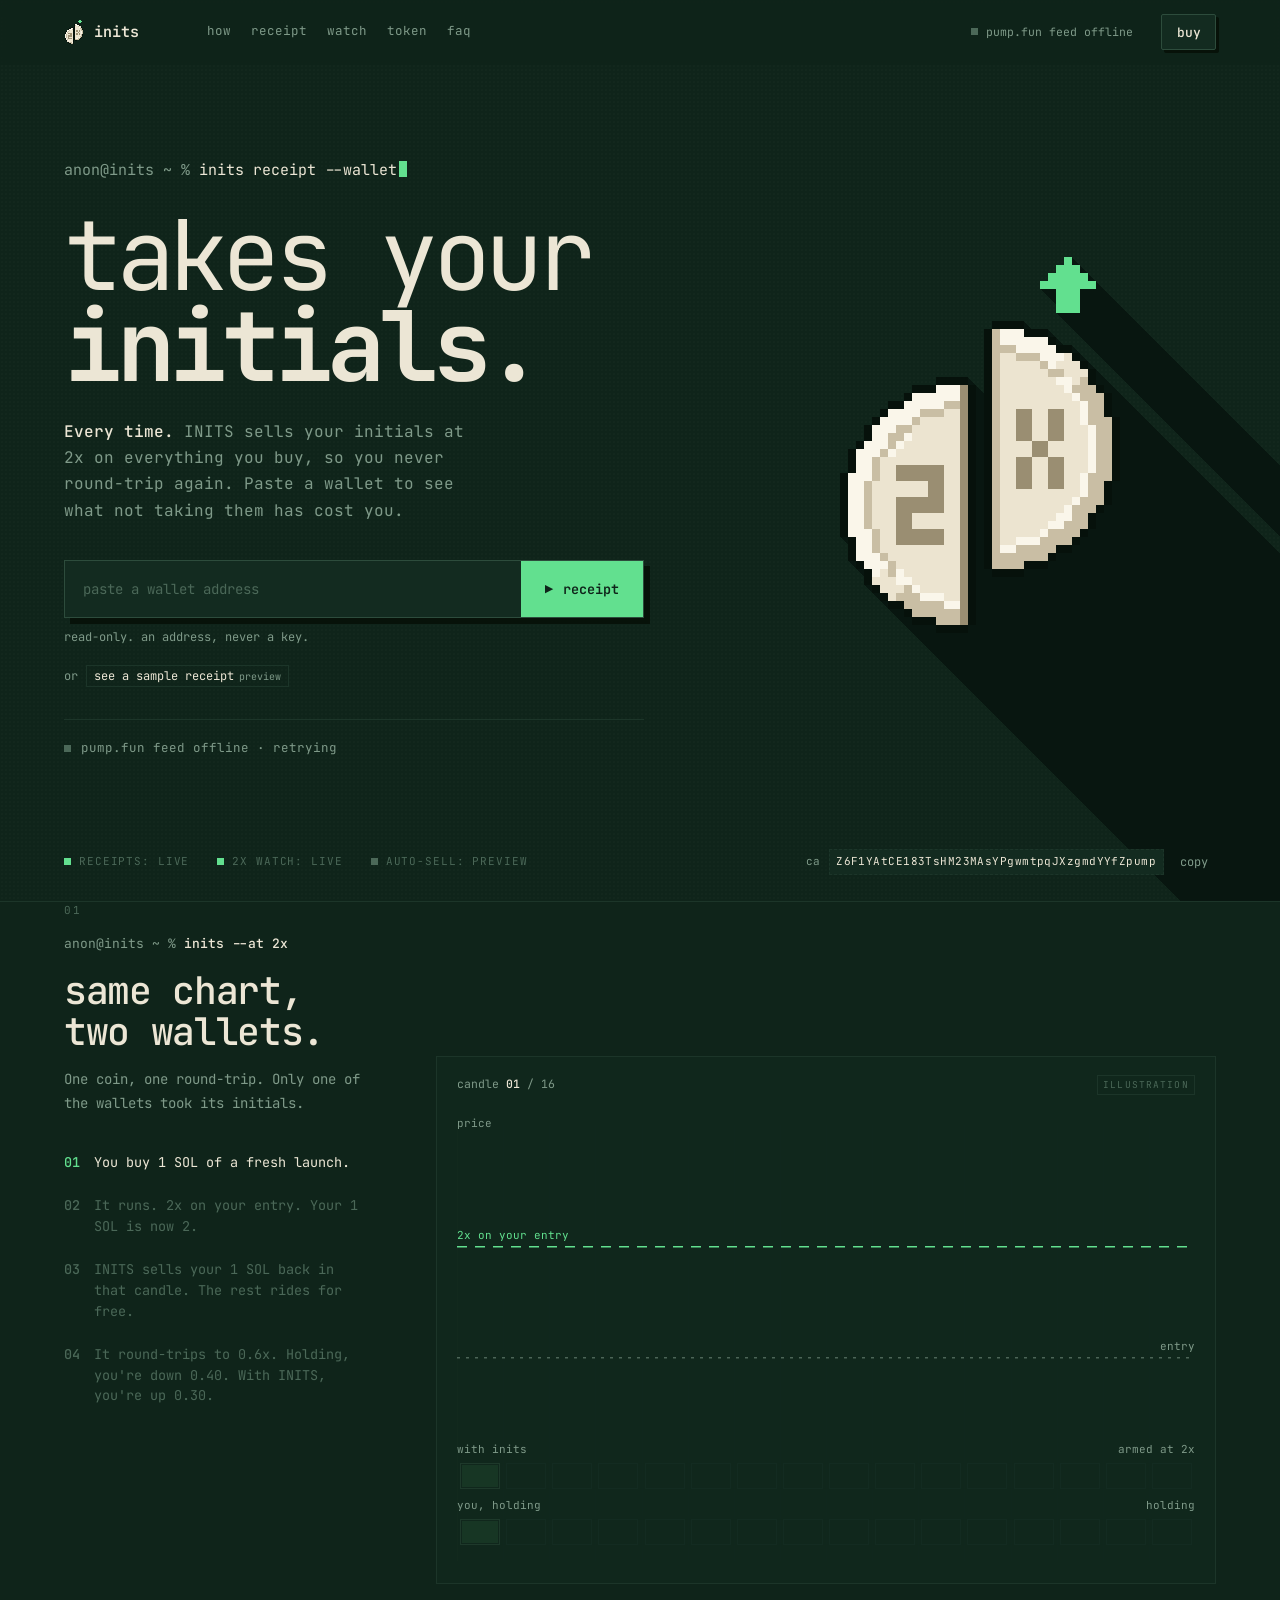
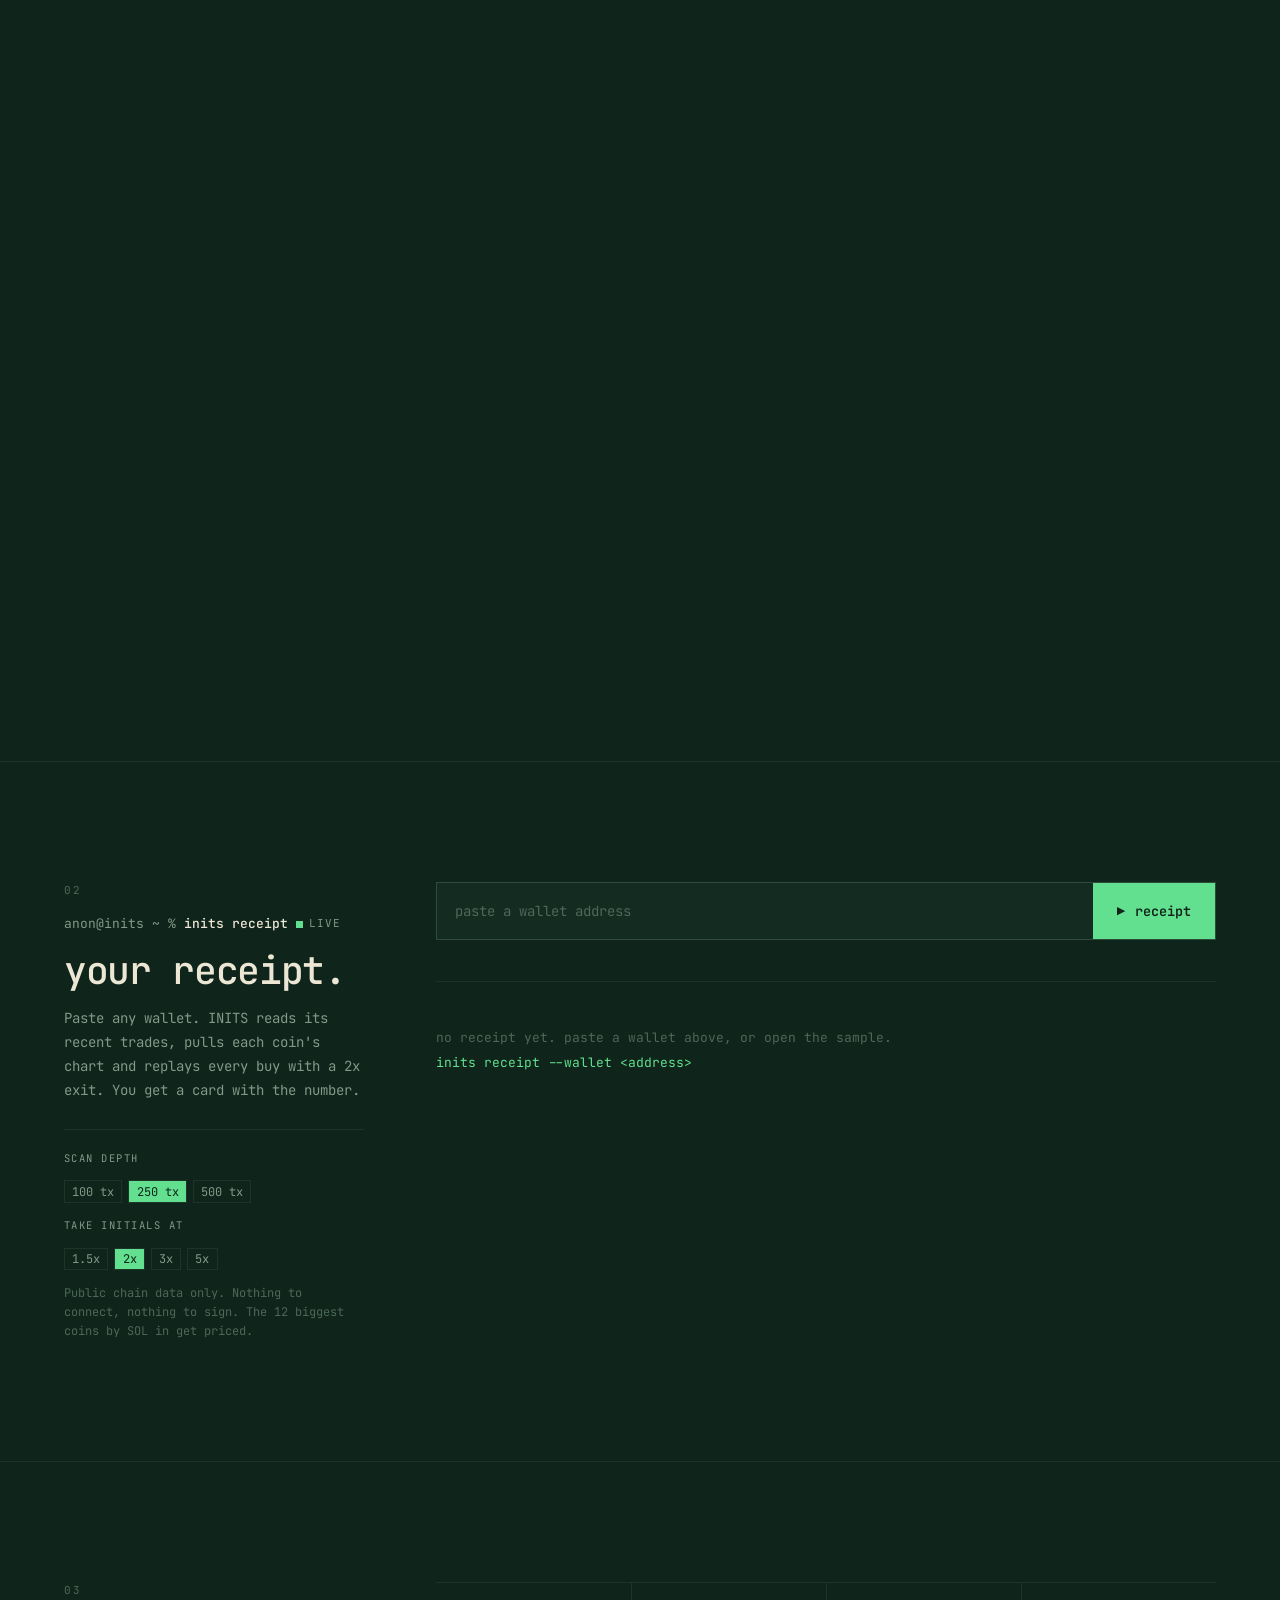
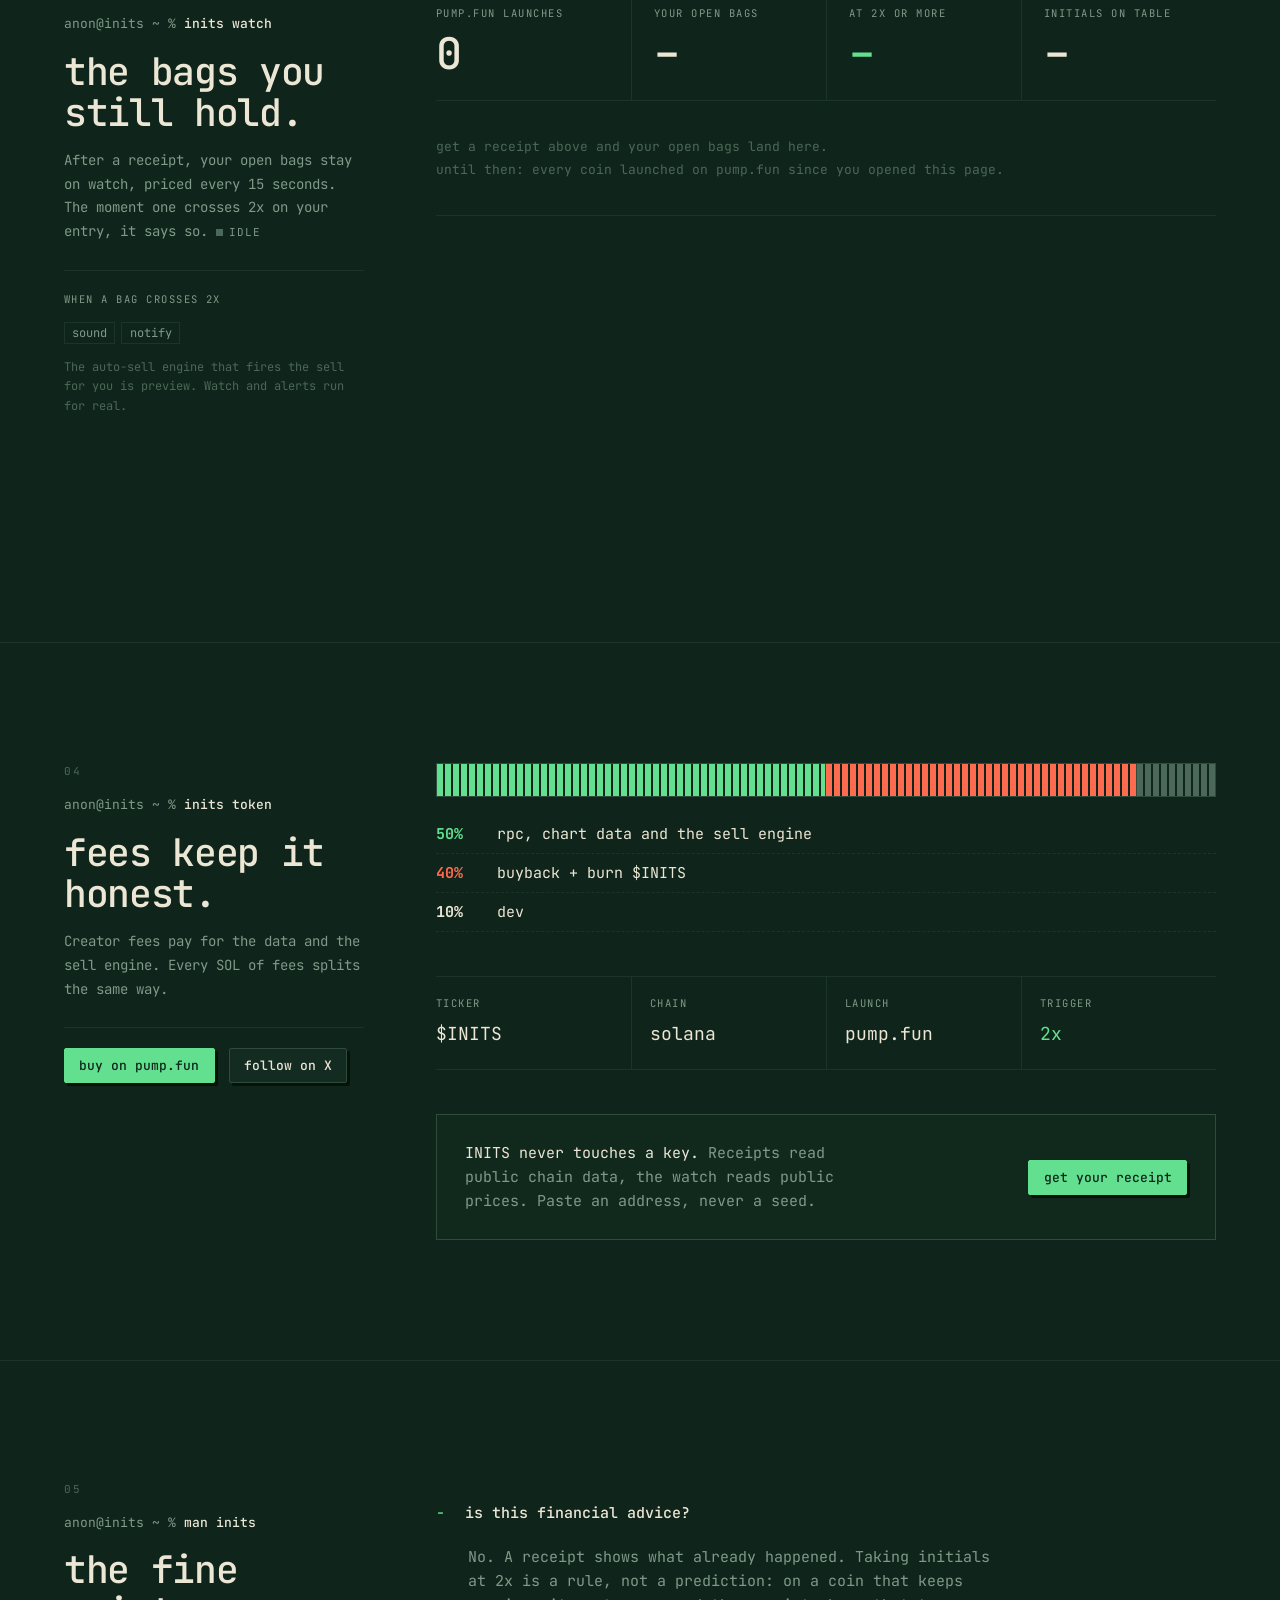
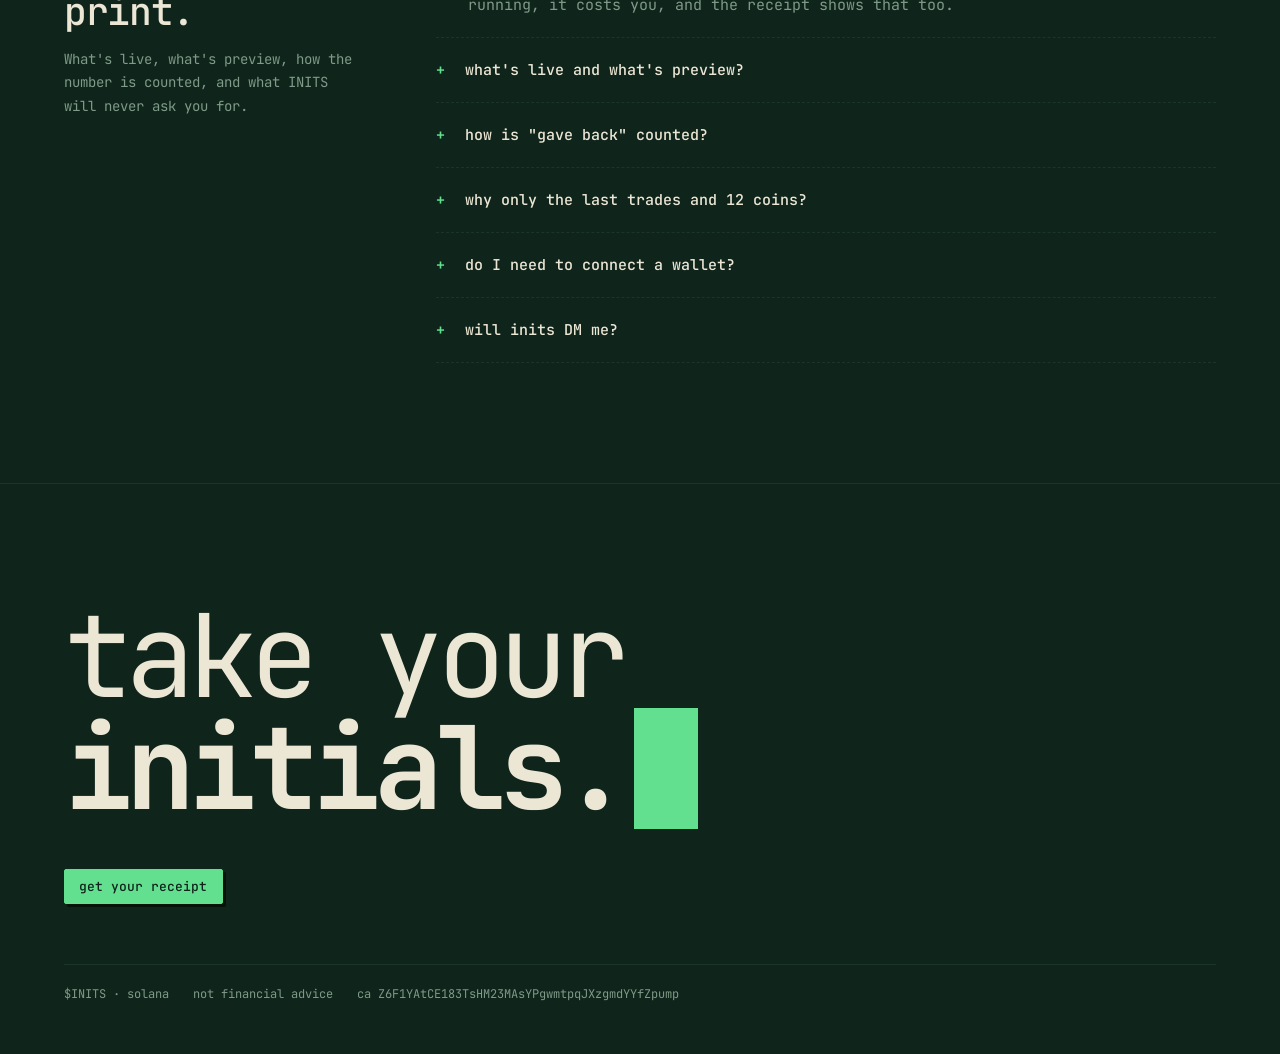
==== commit e89aac77: "CA + takeinits.fun, SOL-only charts, units check, wick cap Co-Authored-By: Claude Opus 5.5 <noreply@" ====
--- a/src/index.src.html
+++ b/src/index.src.html
@@ -6,8 +6,8 @@
 <meta name="description" content="Sells your initials at 2x on everything you buy, so you never round-trip again. Paste a wallet to see how much SOL you gave back.">
 <meta name="theme-color" content="#0f241a">
 <meta property="og:title" content="INITS — takes your initials. every time."><meta property="og:description" content="Paste a wallet. See how much SOL you gave back by not taking your initials at 2x.">
-<meta property="og:type" content="website"><meta property="og:image" content="/og.png">
-<meta name="twitter:card" content="summary_large_image"><meta name="twitter:image" content="/og.png">
+<meta property="og:type" content="website"><meta property="og:url" content="https://www.takeinits.fun/"><meta property="og:image" content="https://www.takeinits.fun/og.png">
+<meta name="twitter:card" content="summary_large_image"><meta name="twitter:title" content="INITS — takes your initials. every time."><meta name="twitter:description" content="Paste a wallet. See how much SOL you gave back by not taking your initials at 2x."><meta name="twitter:image" content="https://www.takeinits.fun/og.png">
 <link rel="icon" href="/fav.png"><link rel="apple-touch-icon" href="/fav.png">
 <link rel="preconnect" href="https://fonts.googleapis.com"><link rel="preconnect" href="https://fonts.gstatic.com" crossorigin>
 <link href="https://fonts.googleapis.com/css2?family=JetBrains+Mono:wght@400;500;600;700&display=swap" rel="stylesheet">
@@ -257,7 +257,7 @@
 <script src="engine.js"></script>
 <script>
 const CONFIG = {
-  ca: "", x: "https://x.com/", site: "", ticker: "$INITS", object: "split", theme: document.documentElement.dataset.theme,
+  ca: "Z6F1YAtCE183TsHM23MAsYPgwmtpqJXzgmdYYfZpump", x: "https://x.com/", site: "https://www.takeinits.fun", ticker: "$INITS", object: "split", theme: document.documentElement.dataset.theme,
   rpc: ["https://solana-rpc.publicnode.com", "https://api.mainnet-beta.solana.com"], maxCoins: 12,
 };
 const T = TK.THEMES[CONFIG.theme], reduce = matchMedia("(prefers-reduced-motion: reduce)").matches;
@@ -269,7 +269,7 @@
 const signed = n => (n > 0.0005 ? "+" : n < -0.0005 ? "−" : "") + solf(n);
 const mult = n => (n >= 10 ? n.toFixed(0) : n.toFixed(1)) + "x";
 const sleep = ms => new Promise(r => setTimeout(r, ms));
-const host = () => (CONFIG.site || "").replace(/^https?:\/\//, "").replace(/\/$/, "");
+const host = () => (CONFIG.site || "").replace(/^https?:\/\//, "").replace(/^www\./, "").replace(/\/$/, "");
 
 if (CONFIG.ca) { $("#ca").textContent = CONFIG.ca; $("#copy").hidden = false; $("#cafoot").textContent = "ca " + CONFIG.ca;
   $("#copy").onclick = () => navigator.clipboard.writeText(CONFIG.ca).then(() => $("#copy").textContent = "copied").catch(() => {});
@@ -368,7 +368,7 @@
   try {
     const S = await INITS.scan(addr, { rpc: CONFIG.rpc, depth: DEPTH, maxCoins: CONFIG.maxCoins, concurrency: 4 }, say);
     SCAN = S;
-    if (!S.priced.length) { say("done", S.txN ? `no buys found in the last ${S.txN} transactions. try a deeper scan.` : "no transactions found for this address.", true, !S.txN);
+    if (!S.priced.length) { say("done", S.txN ? `no buys found in the last ${S.txN} transactions. try a deeper scan.` : S.rawN ? `all ${S.rawN} transactions failed on-chain. nothing to replay.` : "no transactions found for this address.", true, !S.txN);
       $("#receipt").hidden = true; $("#listhd").hidden = true; $("#list").innerHTML = `<div class="empty">nothing to replay yet.</div>`; return; }
     say("done", "receipt ready", true);
     render(); startWatch(S);
@@ -395,11 +395,11 @@
   $("#listT").textContent = `${R.rows.length} coins · biggest first`;
   $("#list").innerHTML = R.rows.map(r => {
     const link = R.sample ? `$${esc(r.sym)}` : `<a href="https://dexscreener.com/solana/${r.mint}" target="_blank" rel="noopener">$${esc(r.sym)} ↗</a>`;
-    if (!r.ok) return `<div class="lrow"><i class="dot"></i><div><div class="sym">${link}</div><div class="sub">in ${solf(r.solIn)} SOL</div></div><div class="sub det">no chart found</div><div class="d mut">—</div></div>`;
+    if (!r.ok) return `<div class="lrow"><i class="dot"></i><div><div class="sym">${link}</div><div class="sub">in ${solf(r.solIn)} SOL</div></div><div class="sub det">${esc(r.err === "no chart" ? "no SOL chart found" : r.err)}</div><div class="d mut">—</div></div>`;
     const pos = r.pos, now = pos.open ? `holding at ${mult(r.endMult)}` : `exited at ${mult(r.endMult)}`;
     const d = r.diff > .0005 ? `<span class="red">−${solf(r.diff)}</span><small>gave back</small>` : r.diff < -.0005 ? `<span class="acc">+${solf(-r.diff)}</span><small>you beat inits</small>` : `<span class="mut">0.00</span><small>${r.triggered ? "same either way" : `never hit ${R.thr}x`}</small>`;
     const dot = r.diff > .0005 ? "dot red" : r.diff < -.0005 ? "dot on" : "dot";
-    return `<div class="lrow${r === R.worst ? " sel" : ""}"><i class="${dot}"></i><div><div class="sym">${link}</div><div class="sub">in ${solf(r.solIn)} SOL</div></div><div class="sub det">peak ${mult(r.peak)} · ${now}</div><div class="d">${d}</div></div>`;
+    return `<div class="lrow${r === R.worst ? " sel" : ""}"><i class="${dot}"></i><div><div class="sym">${link}</div><div class="sub">in ${solf(r.solIn)} SOL</div></div><div class="sub det">${r.peak > 0 ? `peak ${mult(r.peak)} · ` : ""}${now}</div><div class="d">${d}</div></div>`;
   }).join("");
 }
 
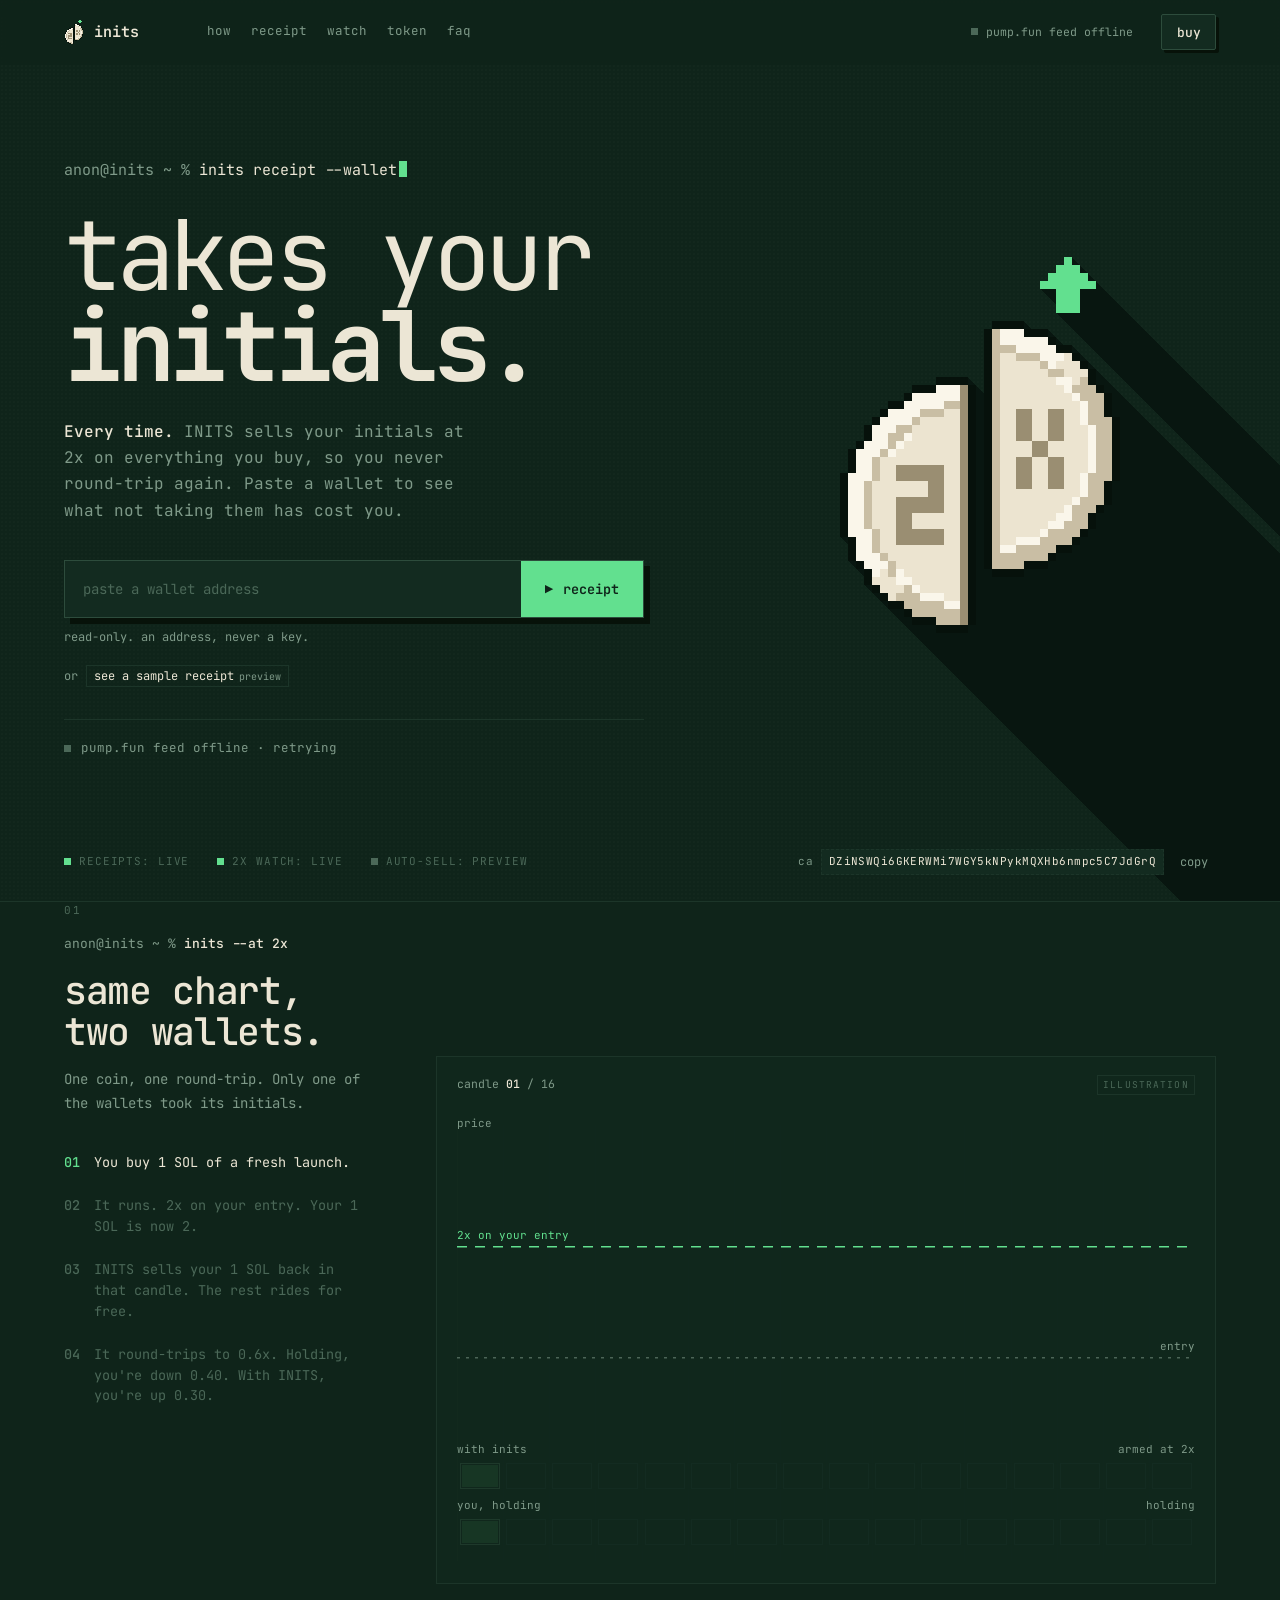
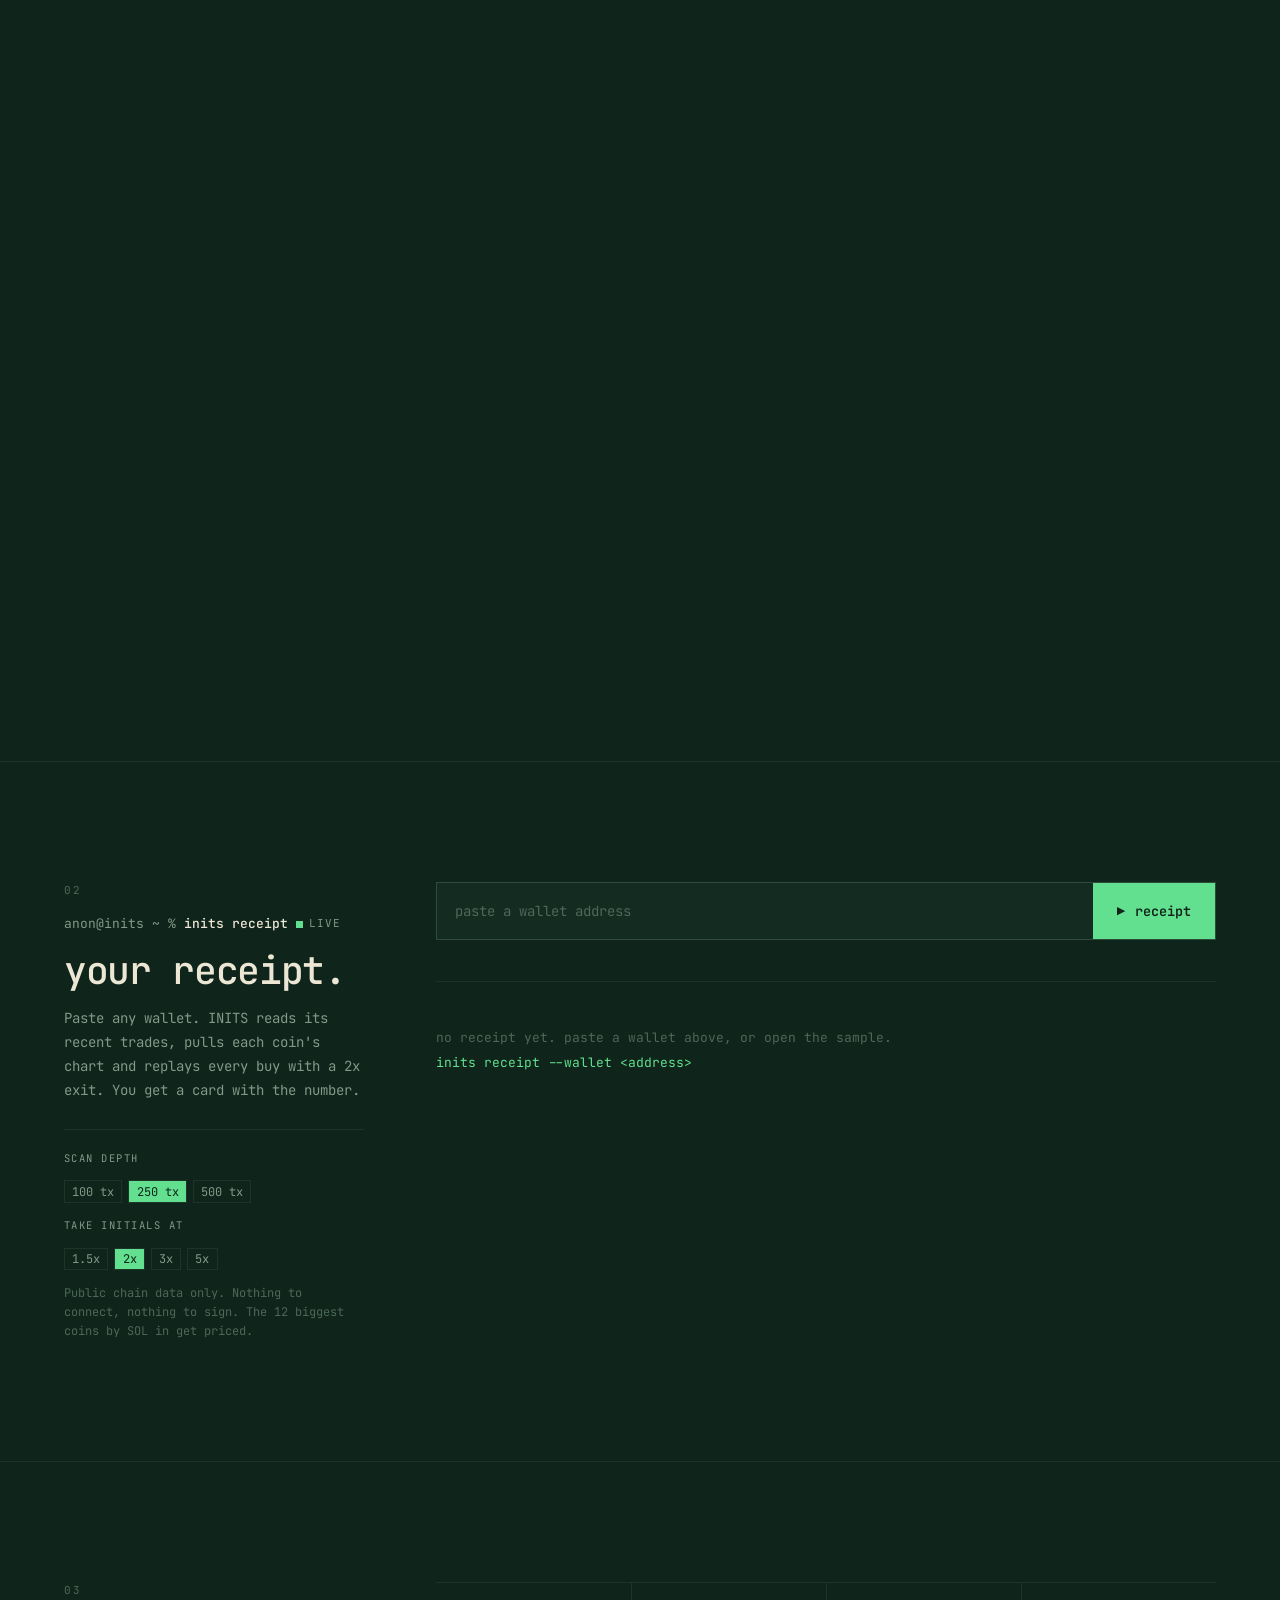
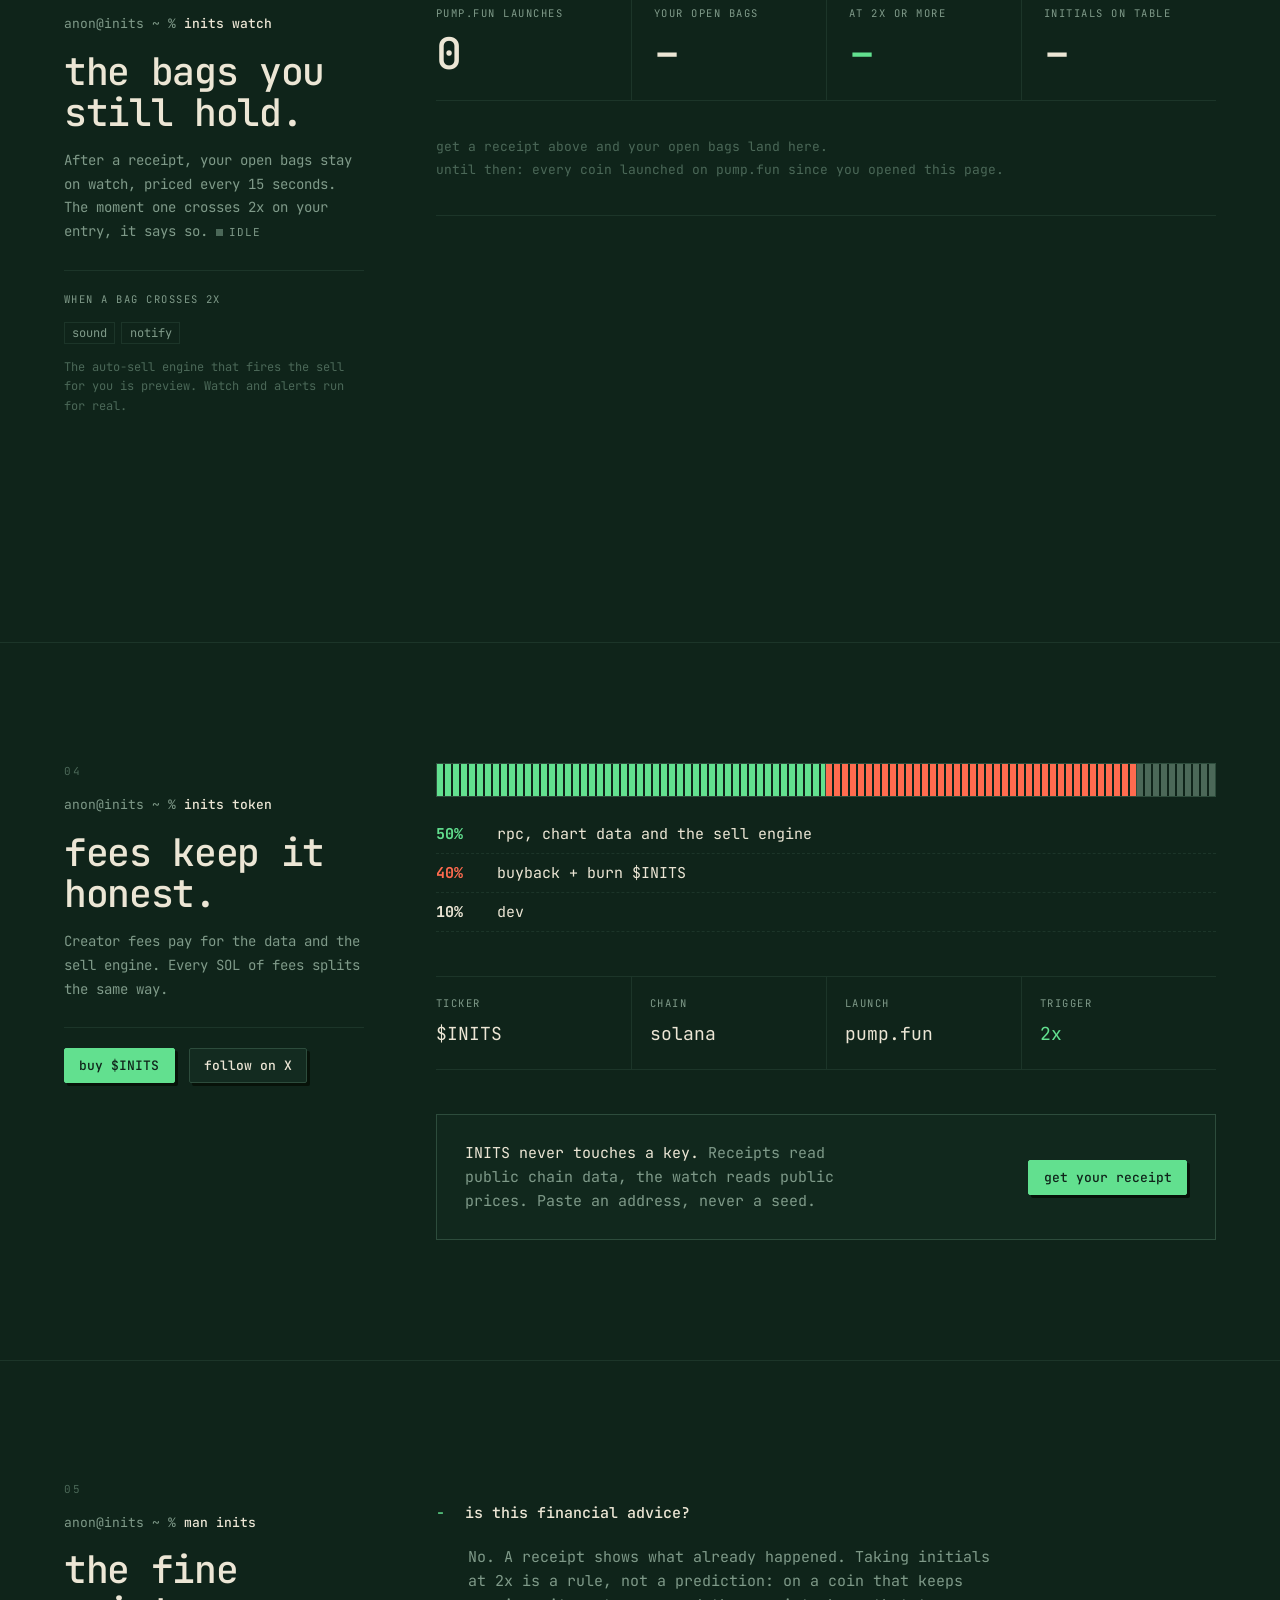
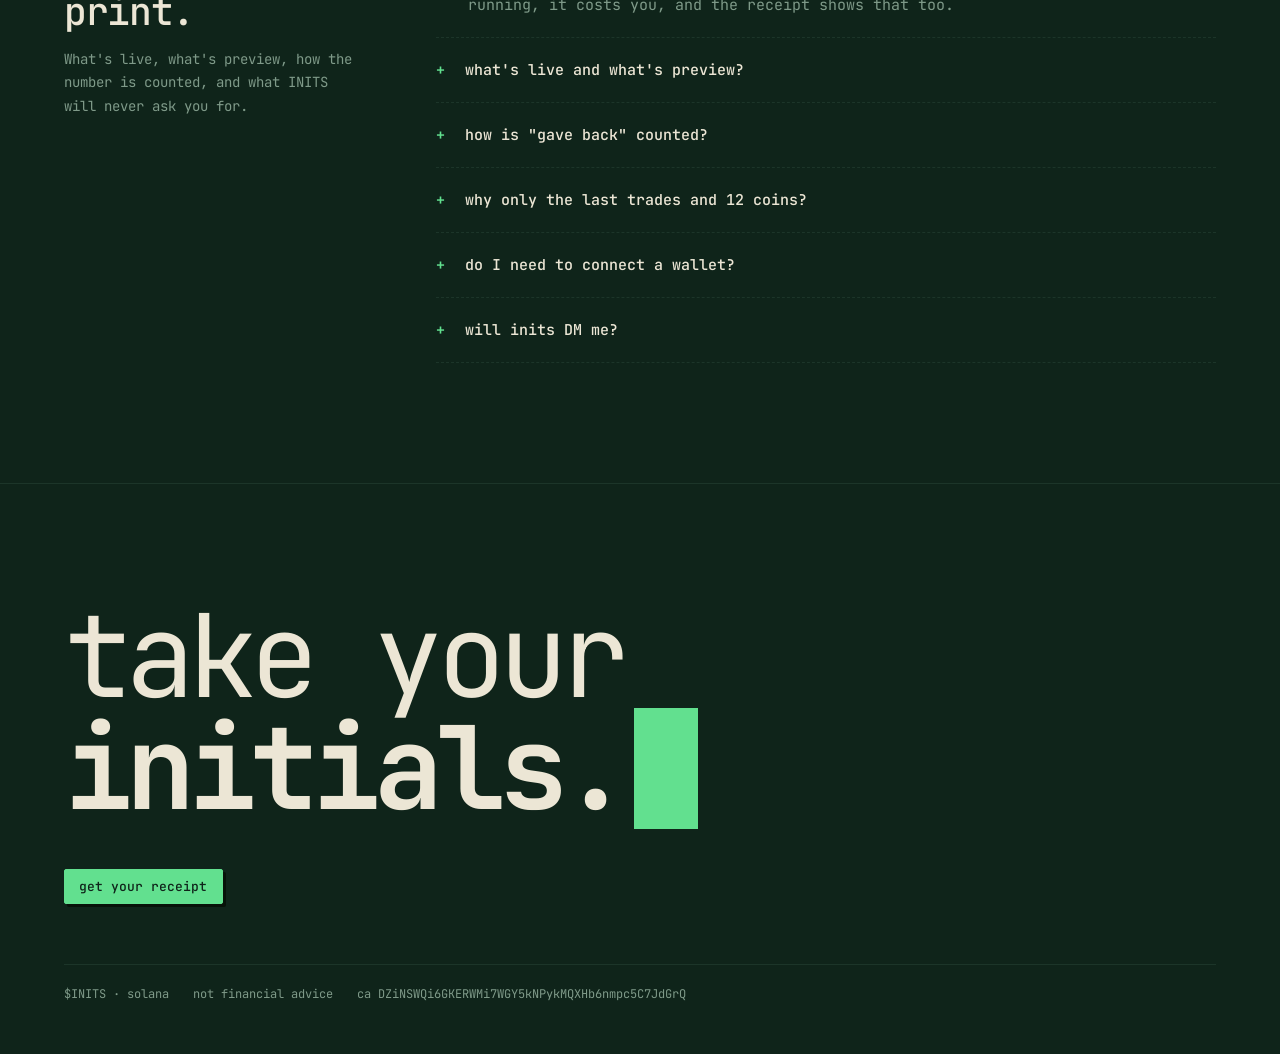
==== commit 237ccbb2: "New CA; buy via Jupiter for non-pump CAs; rotate RPC on 403 Co-Authored-By: Claude Opus 5.5 <noreply" ====
--- a/src/index.src.html
+++ b/src/index.src.html
@@ -257,7 +257,7 @@
 <script src="engine.js"></script>
 <script>
 const CONFIG = {
-  ca: "Z6F1YAtCE183TsHM23MAsYPgwmtpqJXzgmdYYfZpump", x: "https://x.com/", site: "https://www.takeinits.fun", ticker: "$INITS", object: "split", theme: document.documentElement.dataset.theme,
+  ca: "DZiNSWQi6GKERWMi7WGY5kNPykMQXHb6nmpc5C7JdGrQ", x: "https://x.com/", site: "https://www.takeinits.fun", ticker: "$INITS", object: "split", theme: document.documentElement.dataset.theme,
   rpc: ["https://solana-rpc.publicnode.com", "https://api.mainnet-beta.solana.com"], maxCoins: 12,
 };
 const T = TK.THEMES[CONFIG.theme], reduce = matchMedia("(prefers-reduced-motion: reduce)").matches;
@@ -273,7 +273,9 @@
 
 if (CONFIG.ca) { $("#ca").textContent = CONFIG.ca; $("#copy").hidden = false; $("#cafoot").textContent = "ca " + CONFIG.ca;
   $("#copy").onclick = () => navigator.clipboard.writeText(CONFIG.ca).then(() => $("#copy").textContent = "copied").catch(() => {});
-  ["#buy", "#buyTop"].forEach(s => $(s).href = "https://pump.fun/coin/" + CONFIG.ca); }
+  const pumpCA = /pump$/.test(CONFIG.ca), buyURL = pumpCA ? "https://pump.fun/coin/" + CONFIG.ca : "https://jup.ag/swap/SOL-" + CONFIG.ca;
+  ["#buy", "#buyTop"].forEach(s => { $(s).href = buyURL; $(s).target = "_blank"; $(s).rel = "noopener"; });
+  if (!pumpCA) $("#buy").textContent = "buy $INITS"; }
 else { $("#buy").removeAttribute("href"); $("#buy").textContent = "live at launch"; $("#buy").style.opacity = .6; }
 $("#xlink").href = CONFIG.x;
 
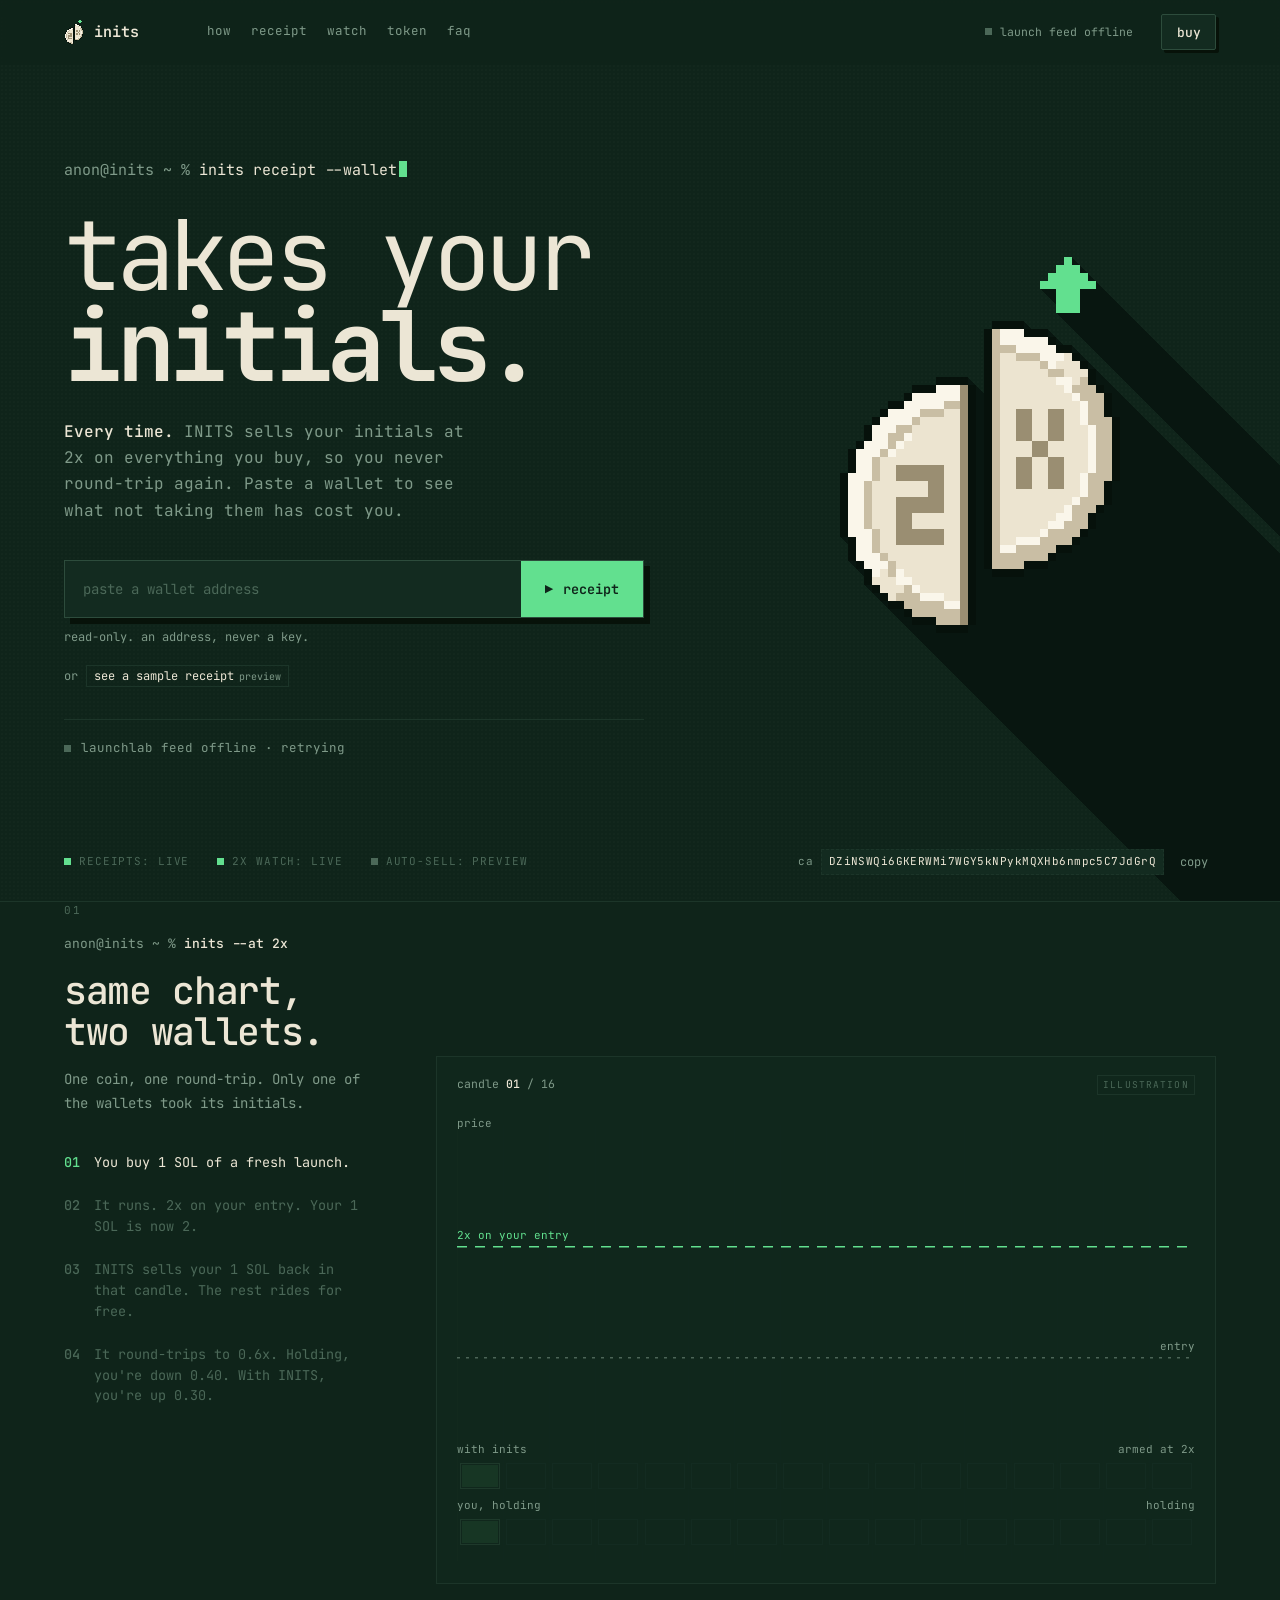
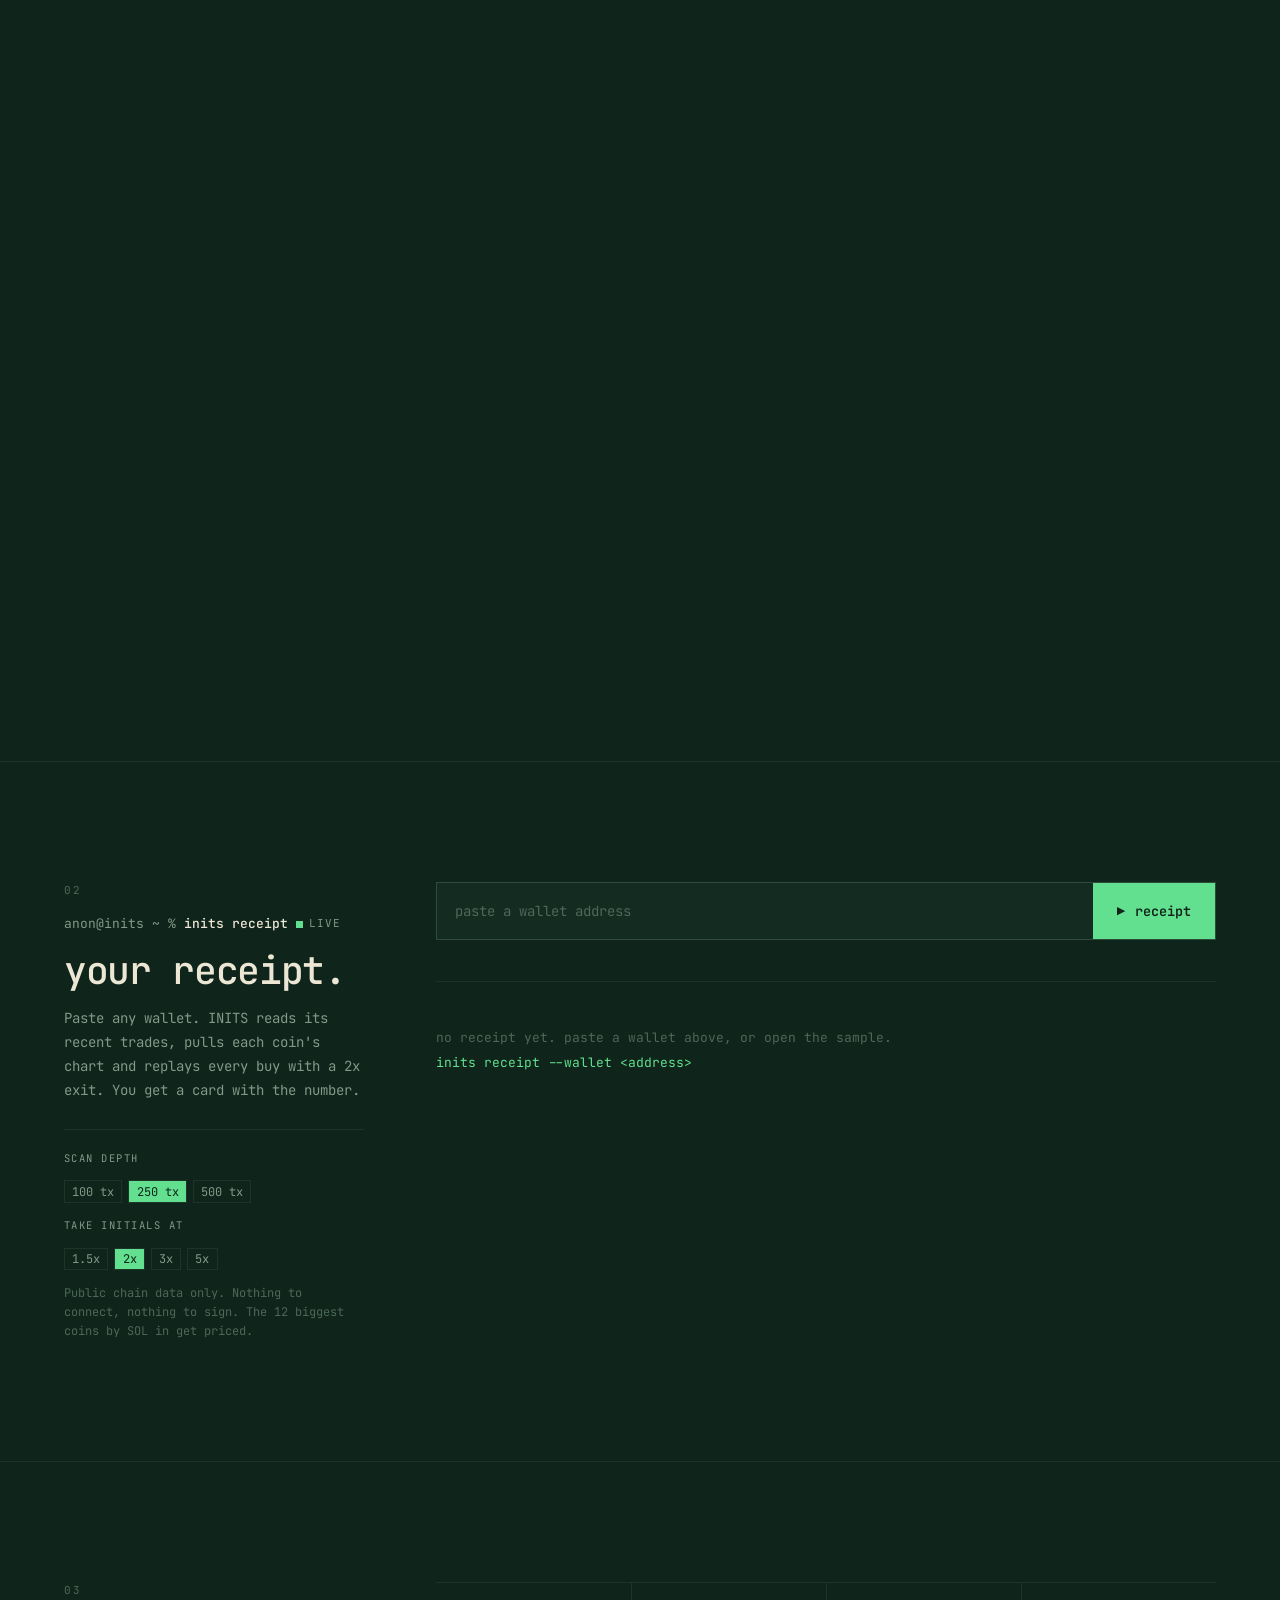
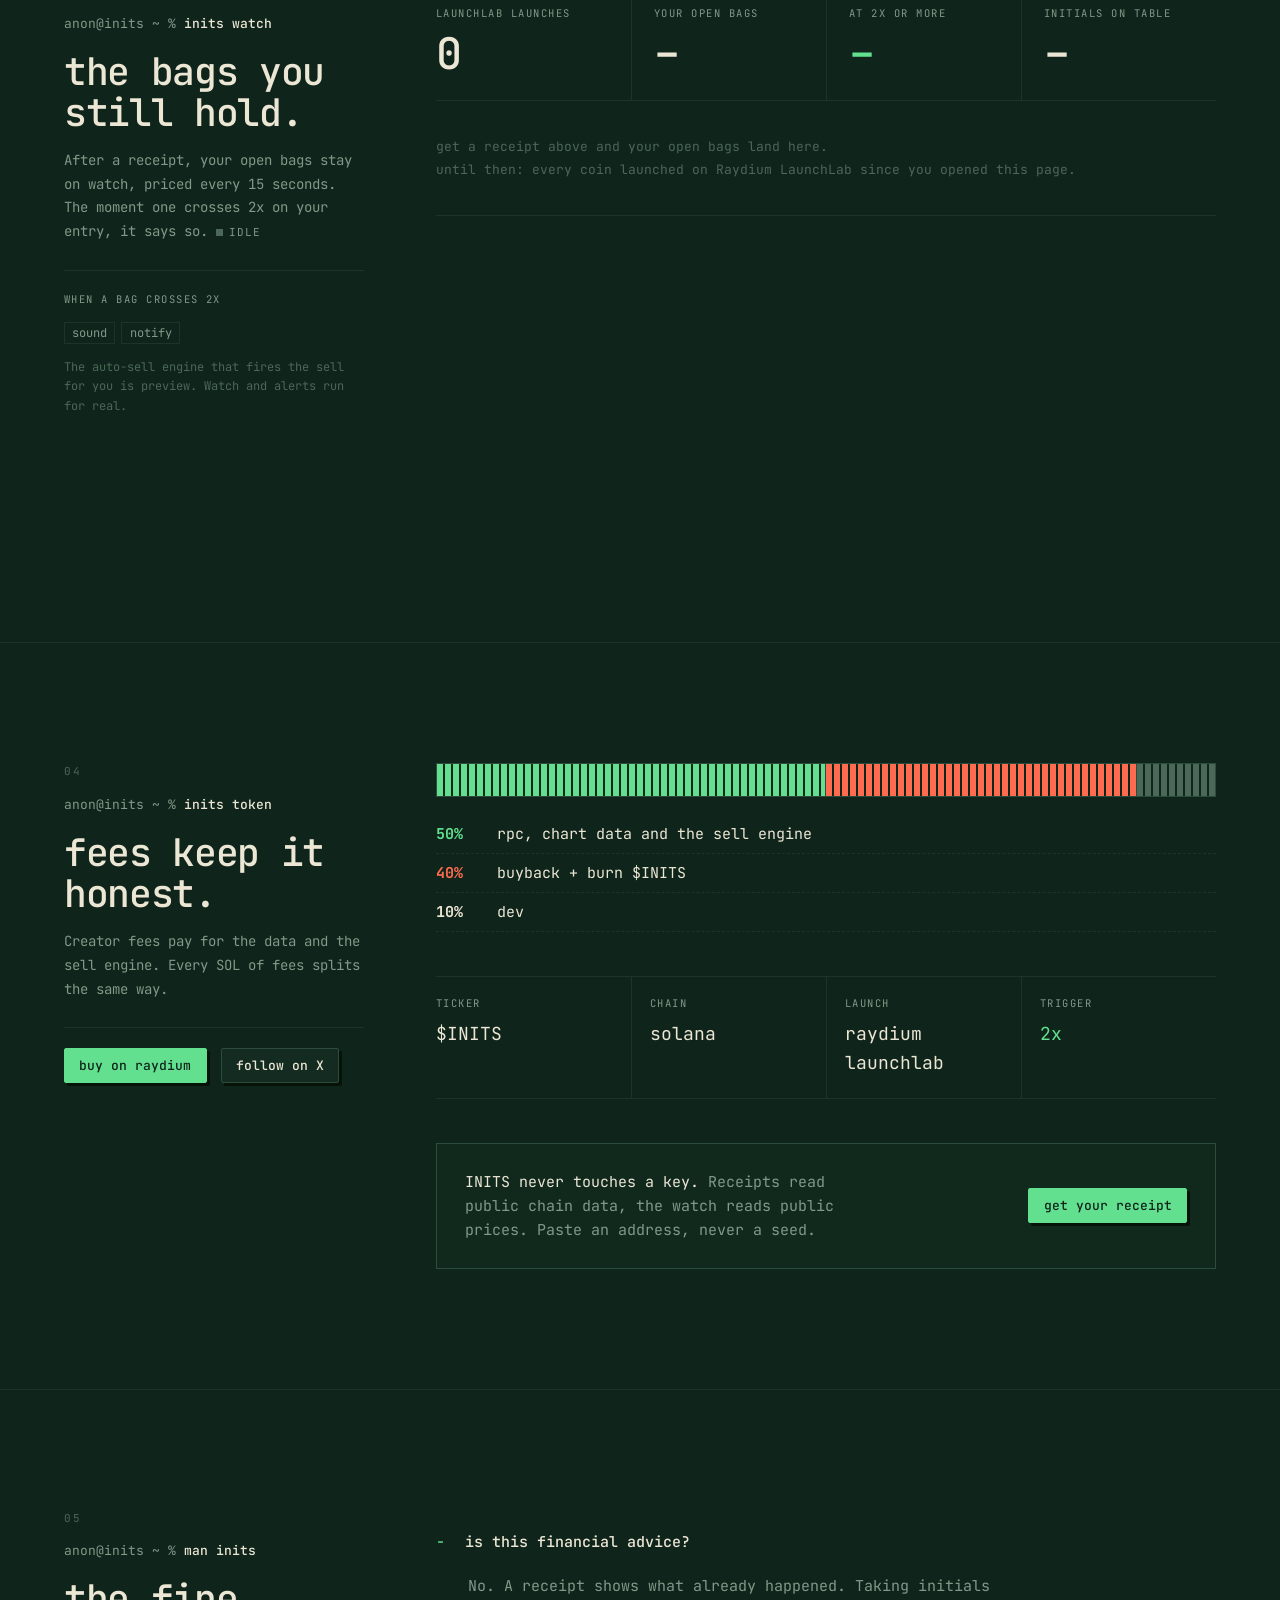
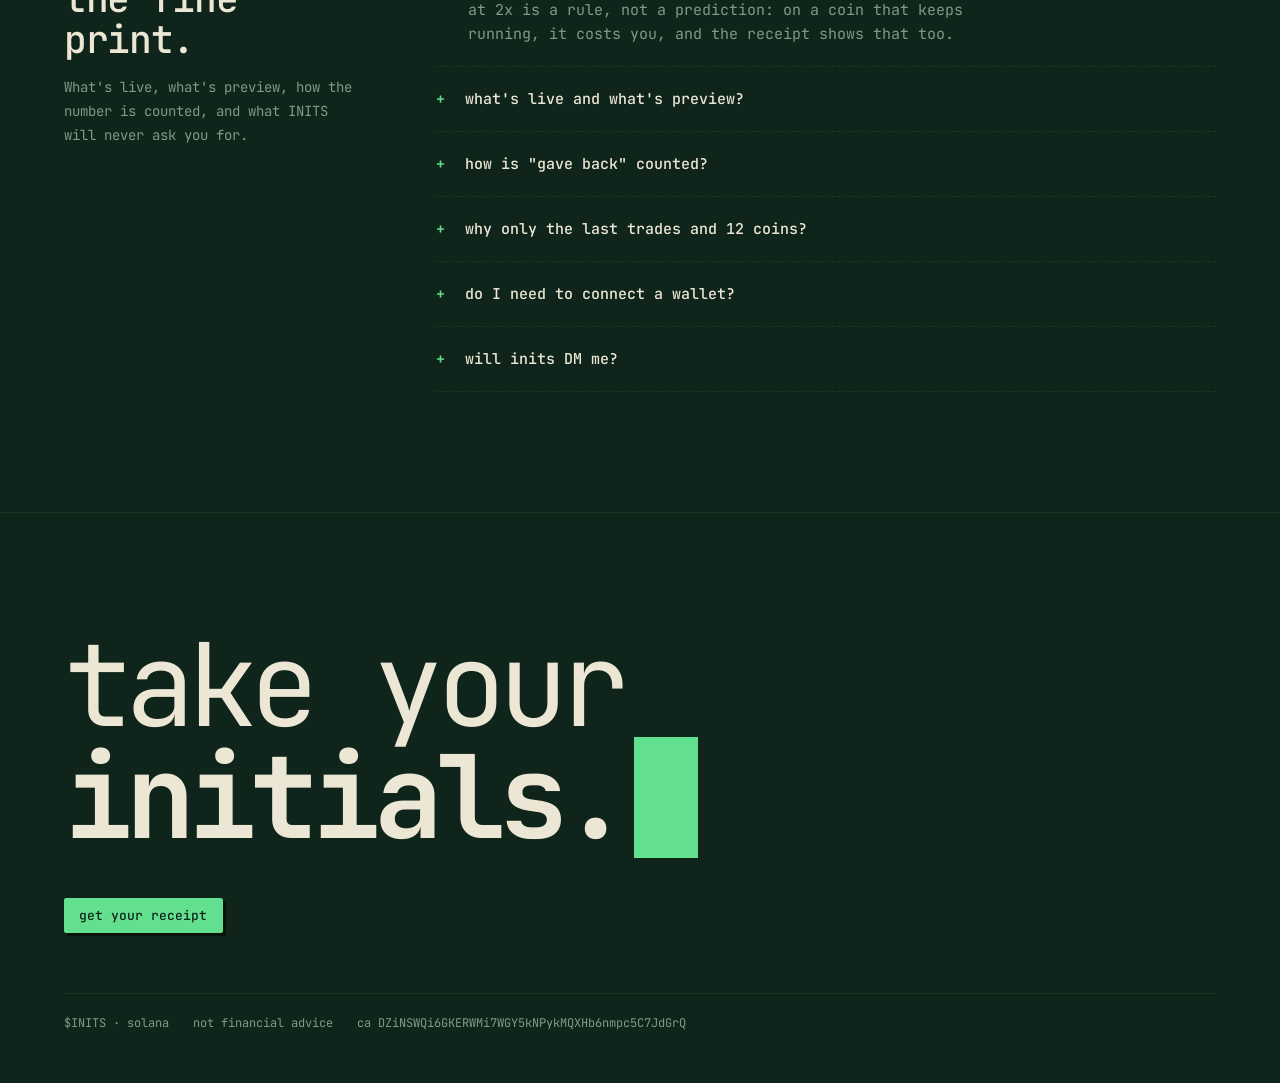
==== commit 3308dc36: "Raydium LaunchLab: live LaunchLab launch feed, buy on Raydium, copy Co-Authored-By: Claude Opus 5.5 " ====
--- a/src/index.src.html
+++ b/src/index.src.html
@@ -124,7 +124,7 @@
 <header class="top" id="top"><div class="wrap">
   <a class="brand" href="#hero"><canvas id="logo"></canvas>inits</a>
   <nav class="nav"><a href="#story">how</a><a href="#tool">receipt</a><a href="#live">watch</a><a href="#token">token</a><a href="#faq">faq</a></nav>
-  <span class="live"><i class="dot" id="topDot"></i><span id="topLive">connecting to pump.fun</span></span>
+  <span class="live"><i class="dot" id="topDot"></i><span id="topLive">connecting to launchlab</span></span>
   <a class="btn" id="buyTop" href="#token">buy</a>
 </div></header>
 
@@ -138,7 +138,7 @@
       <div class="inbar"><input id="hIn" placeholder="paste a wallet address" autocomplete="off" spellcheck="false" aria-label="wallet address"><button id="hGo">▶ <span>receipt</span></button></div>
       <div class="hint" id="heroHint">read-only. an address, never a key.</div>
       <div class="try"><span>or</span><button class="chip" id="trySample">see a sample receipt<small>preview</small></button></div>
-      <div class="liveline"><i class="dot" id="lineDot"></i><span id="liveline">connecting to the pump.fun feed…</span></div>
+      <div class="liveline"><i class="dot" id="lineDot"></i><span id="liveline">connecting to the Raydium LaunchLab feed…</span></div>
     </div>
     <div class="vis" id="heroVis" style="height:520px"></div>
   </div>
@@ -201,12 +201,12 @@
   </div>
   <div class="out">
     <div class="bigstats">
-      <div><div class="k">pump.fun launches</div><div class="v" id="sA">0</div></div>
+      <div><div class="k">launchlab launches</div><div class="v" id="sA">0</div></div>
       <div><div class="k">your open bags</div><div class="v" id="sB">–</div></div>
       <div><div class="k">at 2x or more</div><div class="v acc" id="sC">–</div></div>
       <div><div class="k">initials on table</div><div class="v" id="sD">–</div></div>
     </div>
-    <div class="feature wait" id="feature">get a receipt above and your open bags land here.<br>until then: every coin launched on pump.fun since you opened this page.</div>
+    <div class="feature wait" id="feature">get a receipt above and your open bags land here.<br>until then: every coin launched on Raydium LaunchLab since you opened this page.</div>
     <div class="log" id="log"></div>
   </div>
 </div></section>
@@ -217,14 +217,14 @@
     <div class="cmd">anon@inits ~ % <b>inits token</b></div>
     <h2>fees keep it honest.</h2>
     <p>Creator fees pay for the data and the sell engine. Every SOL of fees splits the same way.</p>
-    <div class="ctl"><div class="ctas" style="margin-top:0"><a class="btn pri" id="buy" href="#">buy on pump.fun</a><a class="btn" id="xlink" href="#">follow on X</a></div></div>
+    <div class="ctl"><div class="ctas" style="margin-top:0"><a class="btn pri" id="buy" href="#">buy on raydium</a><a class="btn" id="xlink" href="#">follow on X</a></div></div>
   </div>
   <div class="out">
     <div class="split"><div style="flex:50;--c:var(--accent)"></div><div style="flex:40;--c:var(--red)"></div><div style="flex:10;--c:var(--faint)"></div></div>
     <div class="rows"><div><b class="acc">50%</b>rpc, chart data and the sell engine</div><div><b class="red">40%</b>buyback + burn $INITS</div><div><b>10%</b>dev</div></div>
     <div class="facts">
       <div><div class="k">ticker</div><div class="v">$INITS</div></div><div><div class="k">chain</div><div class="v">solana</div></div>
-      <div><div class="k">launch</div><div class="v">pump.fun</div></div><div><div class="k">trigger</div><div class="v acc">2x</div></div>
+      <div><div class="k">launch</div><div class="v">raydium launchlab</div></div><div><div class="k">trigger</div><div class="v acc">2x</div></div>
     </div>
     <div class="callout"><p>INITS never touches a key. <span>Receipts read public chain data, the watch reads public prices. Paste an address, never a seed.</span></p><button class="btn pri" id="toTool">get your receipt</button></div>
   </div>
@@ -273,9 +273,8 @@
 
 if (CONFIG.ca) { $("#ca").textContent = CONFIG.ca; $("#copy").hidden = false; $("#cafoot").textContent = "ca " + CONFIG.ca;
   $("#copy").onclick = () => navigator.clipboard.writeText(CONFIG.ca).then(() => $("#copy").textContent = "copied").catch(() => {});
-  const pumpCA = /pump$/.test(CONFIG.ca), buyURL = pumpCA ? "https://pump.fun/coin/" + CONFIG.ca : "https://jup.ag/swap/SOL-" + CONFIG.ca;
-  ["#buy", "#buyTop"].forEach(s => { $(s).href = buyURL; $(s).target = "_blank"; $(s).rel = "noopener"; });
-  if (!pumpCA) $("#buy").textContent = "buy $INITS"; }
+  const buyURL = "https://raydium.io/launchpad/token/?mint=" + CONFIG.ca;   // launched on Raydium LaunchLab
+  ["#buy", "#buyTop"].forEach(s => { $(s).href = buyURL; $(s).target = "_blank"; $(s).rel = "noopener"; }); }
 else { $("#buy").removeAttribute("href"); $("#buy").textContent = "live at launch"; $("#buy").style.opacity = .6; }
 $("#xlink").href = CONFIG.x;
 
@@ -447,9 +446,9 @@
 $("#sndT").onclick = e => { WATCH.sound = !WATCH.sound; e.target.classList.toggle("on", WATCH.sound); if (WATCH.sound) beep(); };
 $("#ntfT").onclick = async e => { if (!("Notification" in window)) { e.target.textContent = "not supported"; return; }
   const p = await Notification.requestPermission(); WATCH.notify = p === "granted"; e.target.classList.toggle("on", WATCH.notify); };
-function logLine(kind, cls, text, href) {
+function logLine(kind, cls, text, href, label = "chart ↗") {
   const d = document.createElement("div");
-  d.innerHTML = `<span class="t">${hhmmss()}</span><span class="${cls}">${kind}</span><span>${text}</span>${href ? `<a href="${href}" target="_blank" rel="noopener">chart ↗</a>` : "<a></a>"}`;
+  d.innerHTML = `<span class="t">${hhmmss()}</span><span class="${cls}">${kind}</span><span>${text}</span>${href ? `<a href="${href}" target="_blank" rel="noopener">${label}</a>` : "<a></a>"}`;
   const log = $("#log"); log.prepend(d); while (log.children.length > 12) log.lastChild.remove();
 }
 function startWatch(S) {
@@ -479,18 +478,31 @@
     <div class="what">$${esc(best.sym)} <span>on your entry</span><br><span class="${ready ? "acc" : ""}">${ready ? `${solf(best.held * best.entry)} SOL of initials sitting there` : `inits fires at ${THR}x`}</span></div>${best.url ? `<a href="${best.url}" target="_blank" rel="noopener">chart ↗</a>` : "<span></span>"}`, false);
 }
 
-// ---------- pump.fun launches, live (free stream, one connection) ----------
-let LAUNCH = 0;
+// ---------- Raydium LaunchLab launches, live (public RPC websocket, one connection) ----------
+const LAUNCHLAB = "LanMV9sAd7wArD4vJFi2qDdfnVhFxYSUg6eADduJ3uj", CREATE_EVENT = "97d7e20976a173ae";
+let LAUNCH = 0; const SEEN = new Set();
+function launchMeta(logs) { // PoolCreateEvent: disc(8) pool(32) creator(32) config(32) decimals(1) name symbol uri
+  for (const l of logs) { if (!l.startsWith("Program data: ")) continue;
+    let b; try { b = Uint8Array.from(atob(l.slice(14)), c => c.charCodeAt(0)); } catch (e) { continue; }
+    if (b.length < 120 || Array.from(b.slice(0, 8)).map(x => x.toString(16).padStart(2, "0")).join("") !== CREATE_EVENT) continue;
+    const dv = new DataView(b.buffer); let o = 105;
+    const str = max => { if (o + 4 > b.length) return null; const n = dv.getUint32(o, true); o += 4; if (!n || n > max || o + n > b.length) return null; const t = new TextDecoder().decode(b.slice(o, o + n)); o += n; return t; };
+    const name = str(64), symbol = name && str(24); if (symbol) return { name, symbol }; }
+  return null; }
 function setFeed(on) { $("#topDot").className = on ? "dot on" : "dot"; $("#lineDot").className = on ? "dot on" : "dot";
-  if (!on) { $("#topLive").textContent = "pump.fun feed offline"; $("#liveline").textContent = "pump.fun feed offline · retrying"; }
+  if (!on) { $("#topLive").textContent = "launch feed offline"; $("#liveline").textContent = "launchlab feed offline · retrying"; }
   if (!WATCH.bags.length) { $("#lamp").className = on ? "lamp live" : "lamp"; $("#lamp").textContent = on ? "live" : "idle"; } }
 function feed() {
-  let ws; try { ws = new WebSocket("wss://pumpportal.fun/api/data"); } catch (e) { return setFeed(false); }
-  ws.onopen = () => { ws.send(JSON.stringify({ method: "subscribeNewToken" })); setFeed(true); $("#liveline").innerHTML = "listening for new pump.fun launches…"; };
-  ws.onmessage = m => { let d; try { d = JSON.parse(m.data); } catch (e) { return; } if (d.txType !== "create") return;
-    LAUNCH++; $("#sA").textContent = LAUNCH; $("#topLive").textContent = `${LAUNCH} launch${LAUNCH === 1 ? "" : "es"} since you got here`;
-    $("#liveline").innerHTML = `<b>${LAUNCH}</b> coin${LAUNCH === 1 ? "" : "s"} launched on pump.fun since you opened this page. every one starts at 1x.`;
-    if (!WATCH.bags.length) logLine("new", "mut", `$${esc(String(d.symbol || "?").slice(0, 12))} · ${(+d.marketCapSol || 0).toFixed(1)} SOL mc`, d.mint ? "https://pump.fun/coin/" + d.mint : ""); };
+  let ws; try { ws = new WebSocket("wss://solana-rpc.publicnode.com"); } catch (e) { return setFeed(false); }
+  ws.onopen = () => ws.send(JSON.stringify({ jsonrpc: "2.0", id: 1, method: "logsSubscribe", params: [{ mentions: [LAUNCHLAB] }, { commitment: "confirmed" }] }));
+  ws.onmessage = m => { let d; try { d = JSON.parse(m.data); } catch (e) { return; }
+    if (d.id === 1) { setFeed(!!d.result); if (d.result) $("#liveline").innerHTML = "listening for new Raydium LaunchLab launches…"; return; }
+    const v = d.params?.result?.value; if (!v || v.err || SEEN.has(v.signature)) return;
+    if (!(v.logs || []).some(l => /Instruction: Initialize(V2|WithToken2022)?$/.test(l))) return;
+    SEEN.add(v.signature); LAUNCH++; const meta = launchMeta(v.logs);
+    $("#sA").textContent = LAUNCH; $("#topLive").textContent = `${LAUNCH} launch${LAUNCH === 1 ? "" : "es"} since you got here`;
+    $("#liveline").innerHTML = `<b>${LAUNCH}</b> coin${LAUNCH === 1 ? "" : "s"} launched on Raydium LaunchLab since you opened this page. every one starts at 1x.`;
+    if (!WATCH.bags.length) logLine("new", "mut", `$${esc(String(meta?.symbol || "?").slice(0, 12))} · launchlab`, "https://solscan.io/tx/" + v.signature, "tx ↗"); };
   ws.onclose = () => { setFeed(false); setTimeout(feed, 5000); }; ws.onerror = () => { try { ws.close(); } catch (e) {} };
 }
 feed();
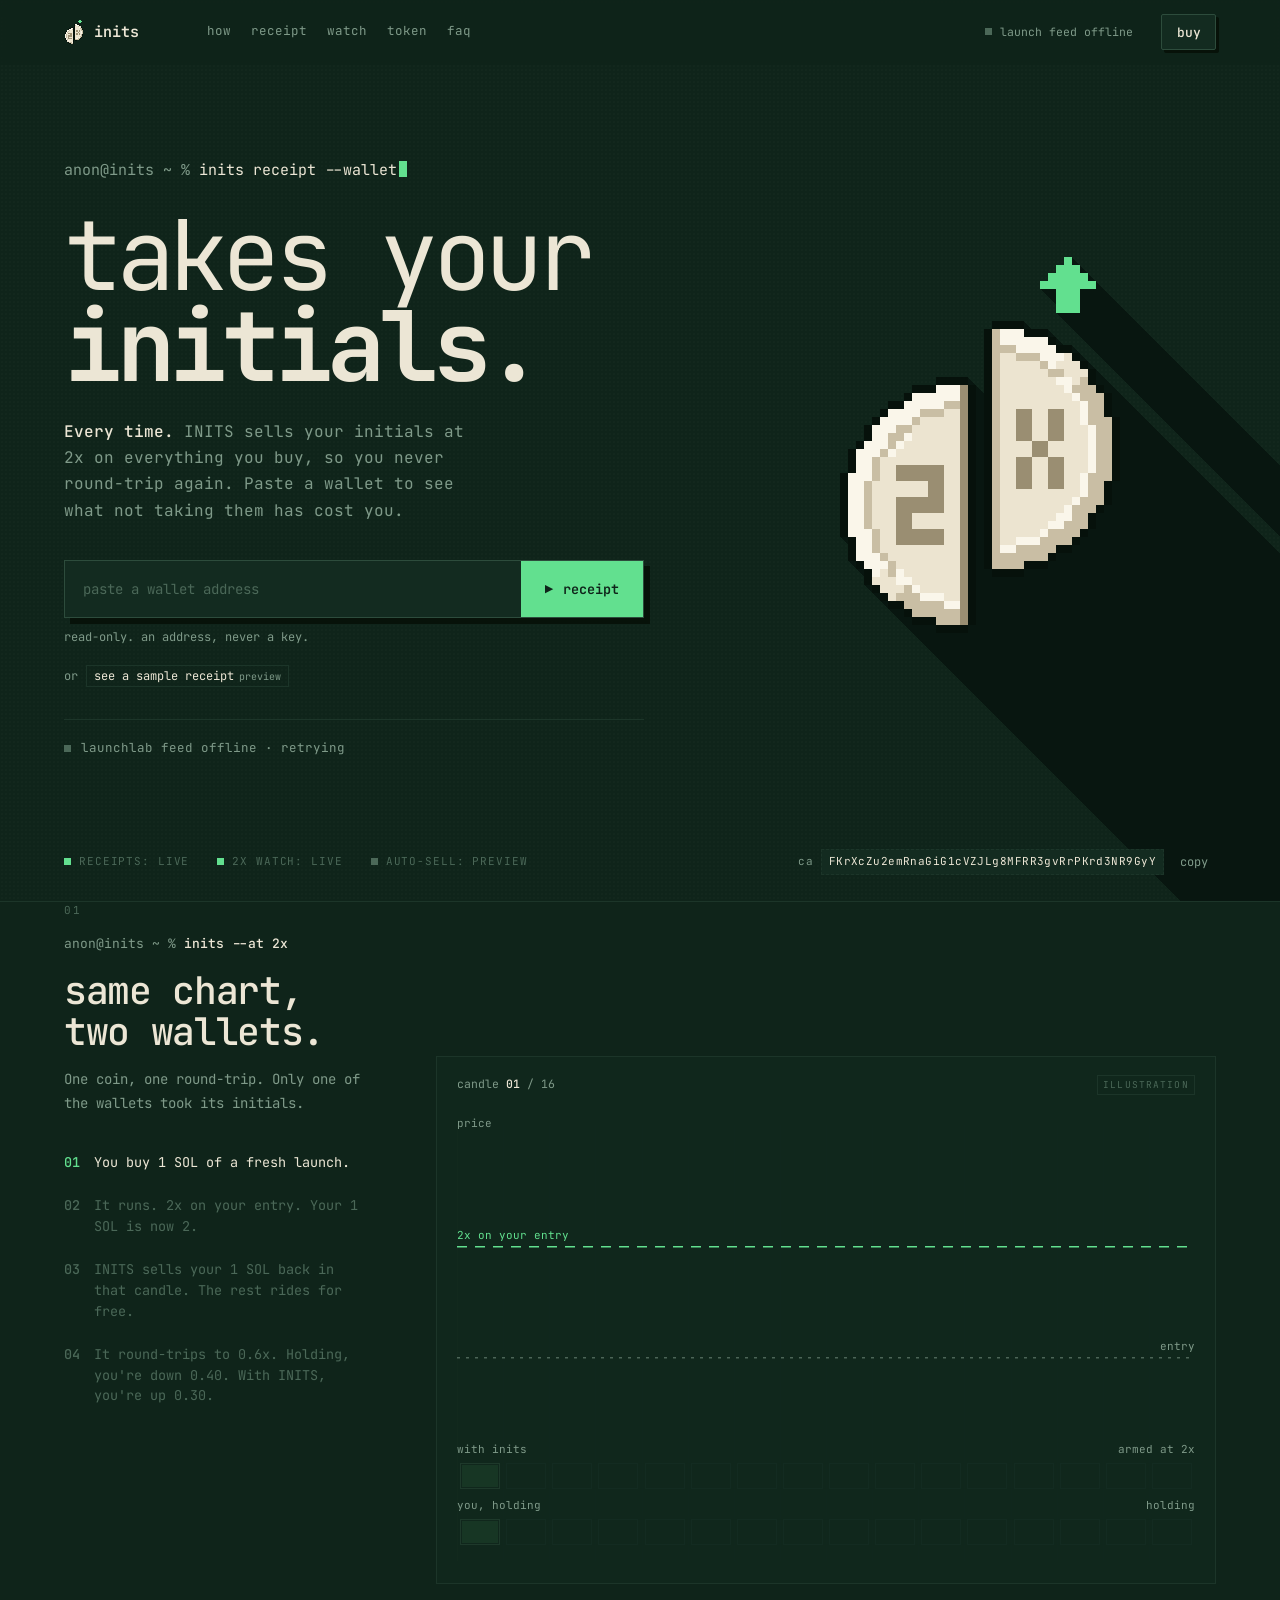
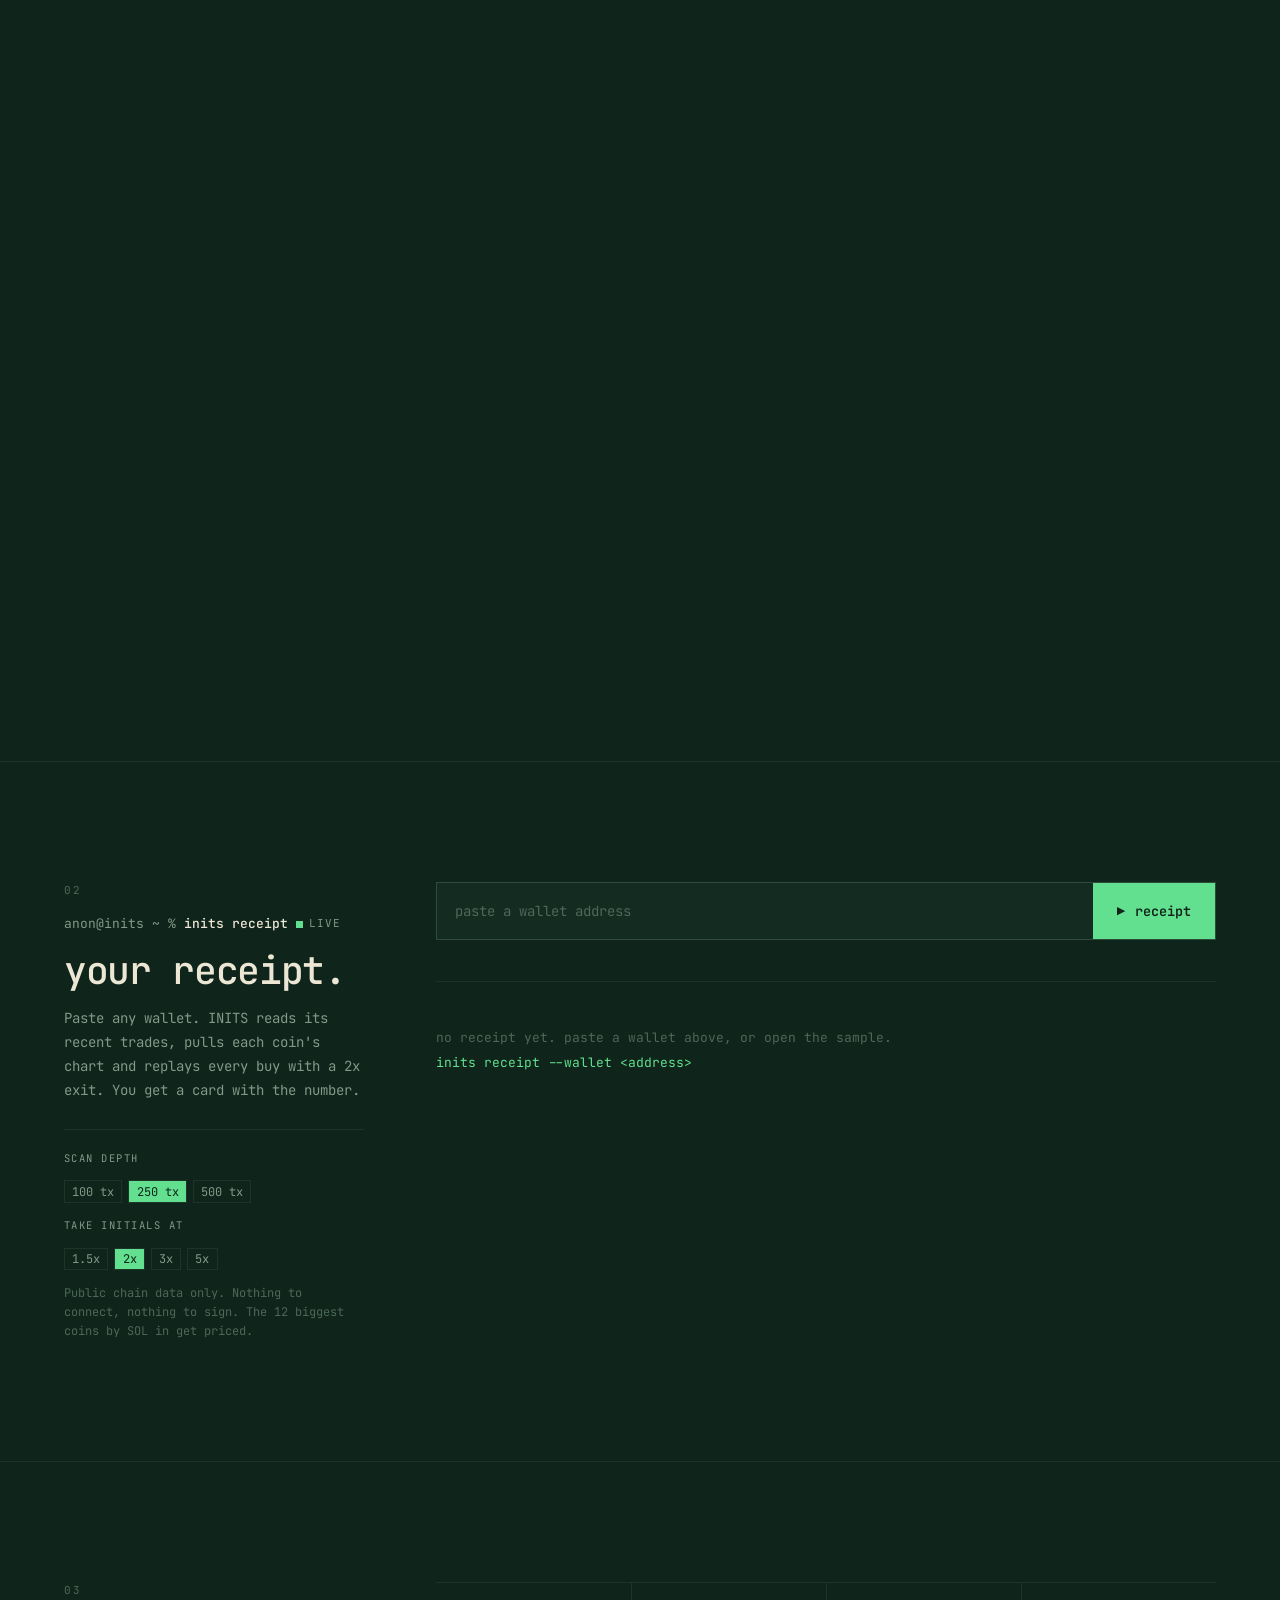
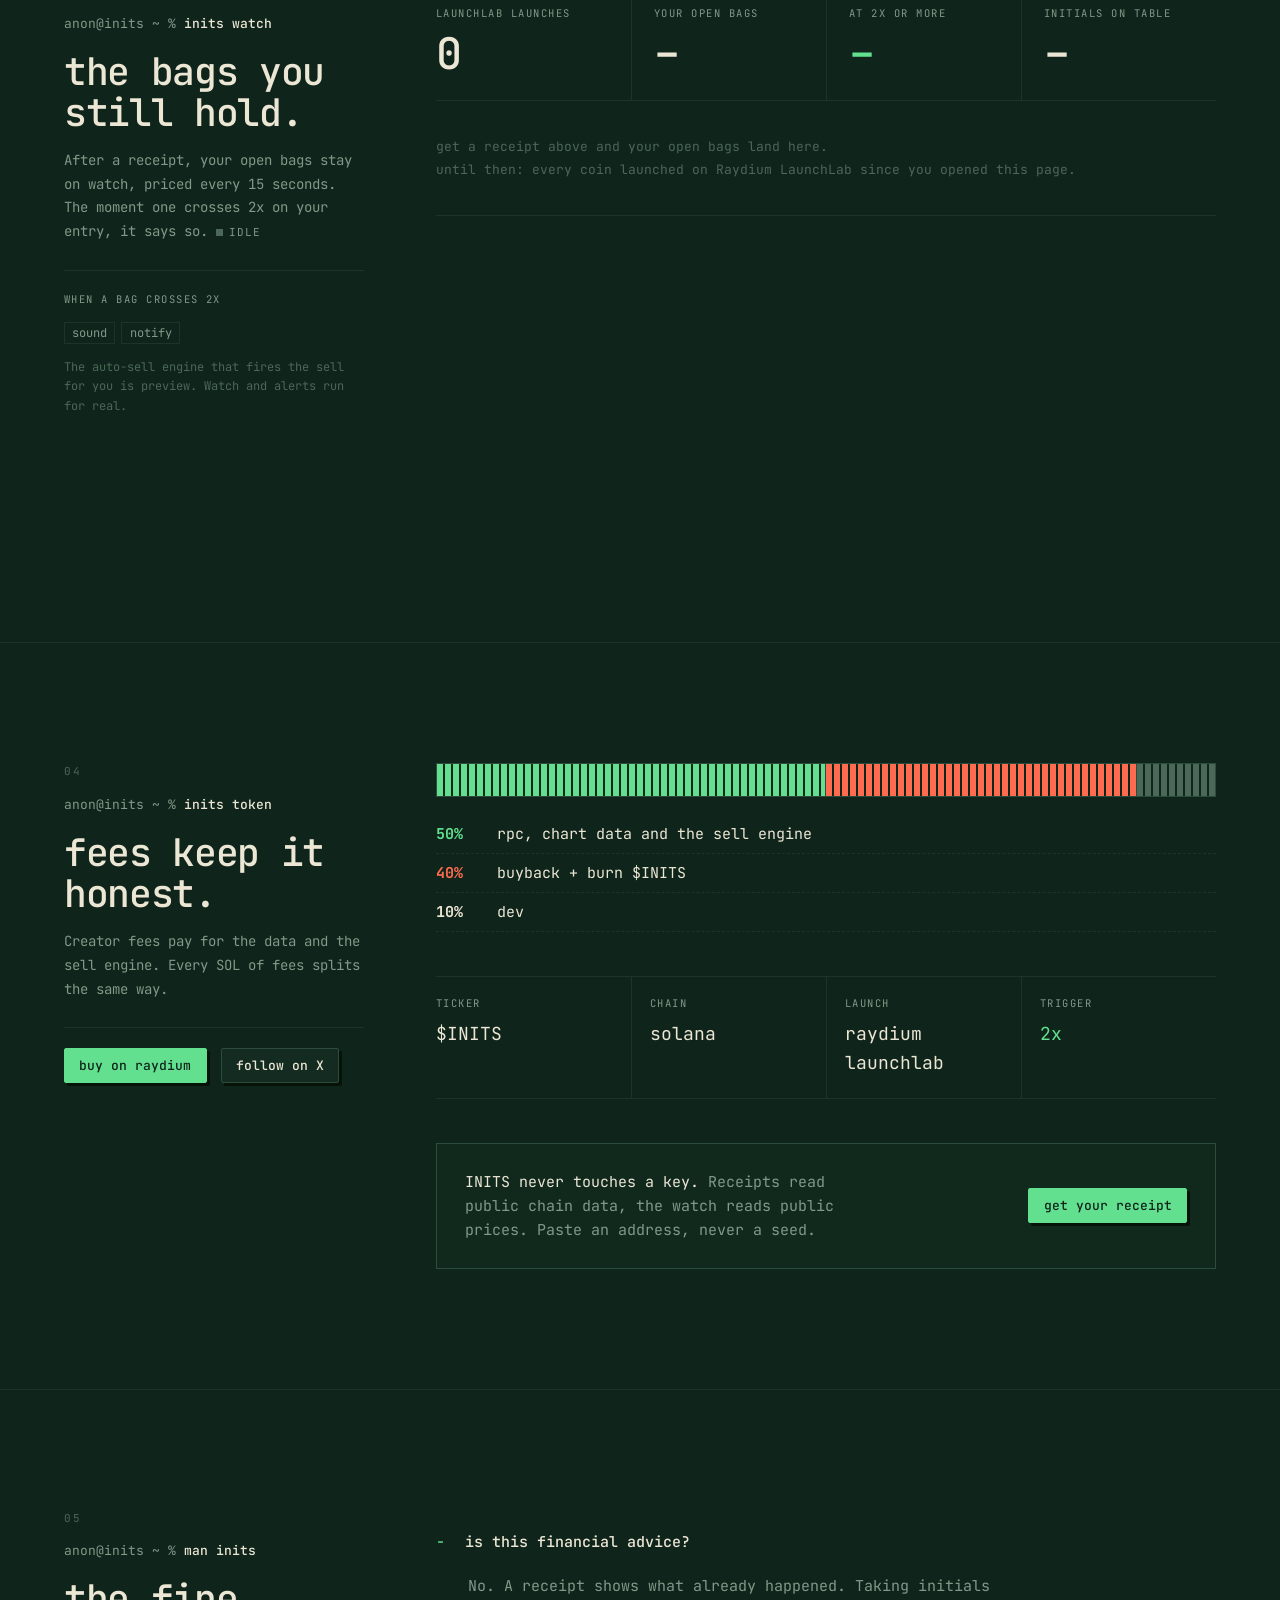
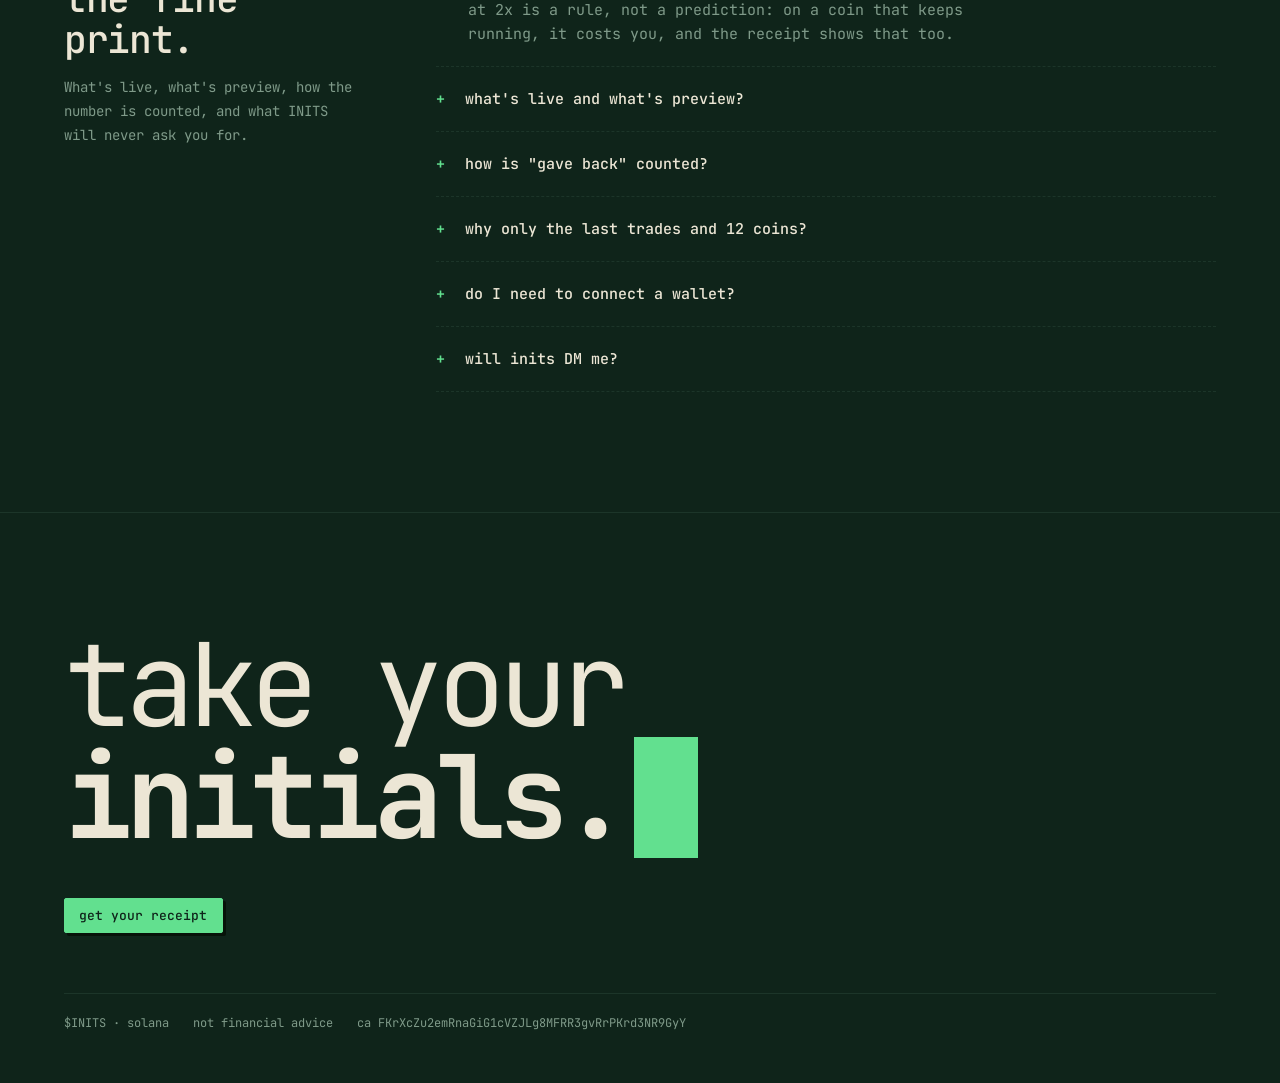
==== commit ed98cde0: "New CA FKrX…9GyY Co-Authored-By: Claude Opus 5.5 <noreply@anthropic.com> Claude-Session: https://cla" ====
--- a/src/index.src.html
+++ b/src/index.src.html
@@ -257,7 +257,7 @@
 <script src="engine.js"></script>
 <script>
 const CONFIG = {
-  ca: "DZiNSWQi6GKERWMi7WGY5kNPykMQXHb6nmpc5C7JdGrQ", x: "https://x.com/", site: "https://www.takeinits.fun", ticker: "$INITS", object: "split", theme: document.documentElement.dataset.theme,
+  ca: "FKrXcZu2emRnaGiG1cVZJLg8MFRR3gvRrPKrd3NR9GyY", x: "https://x.com/", site: "https://www.takeinits.fun", ticker: "$INITS", object: "split", theme: document.documentElement.dataset.theme,
   rpc: ["https://solana-rpc.publicnode.com", "https://api.mainnet-beta.solana.com"], maxCoins: 12,
 };
 const T = TK.THEMES[CONFIG.theme], reduce = matchMedia("(prefers-reduced-motion: reduce)").matches;
